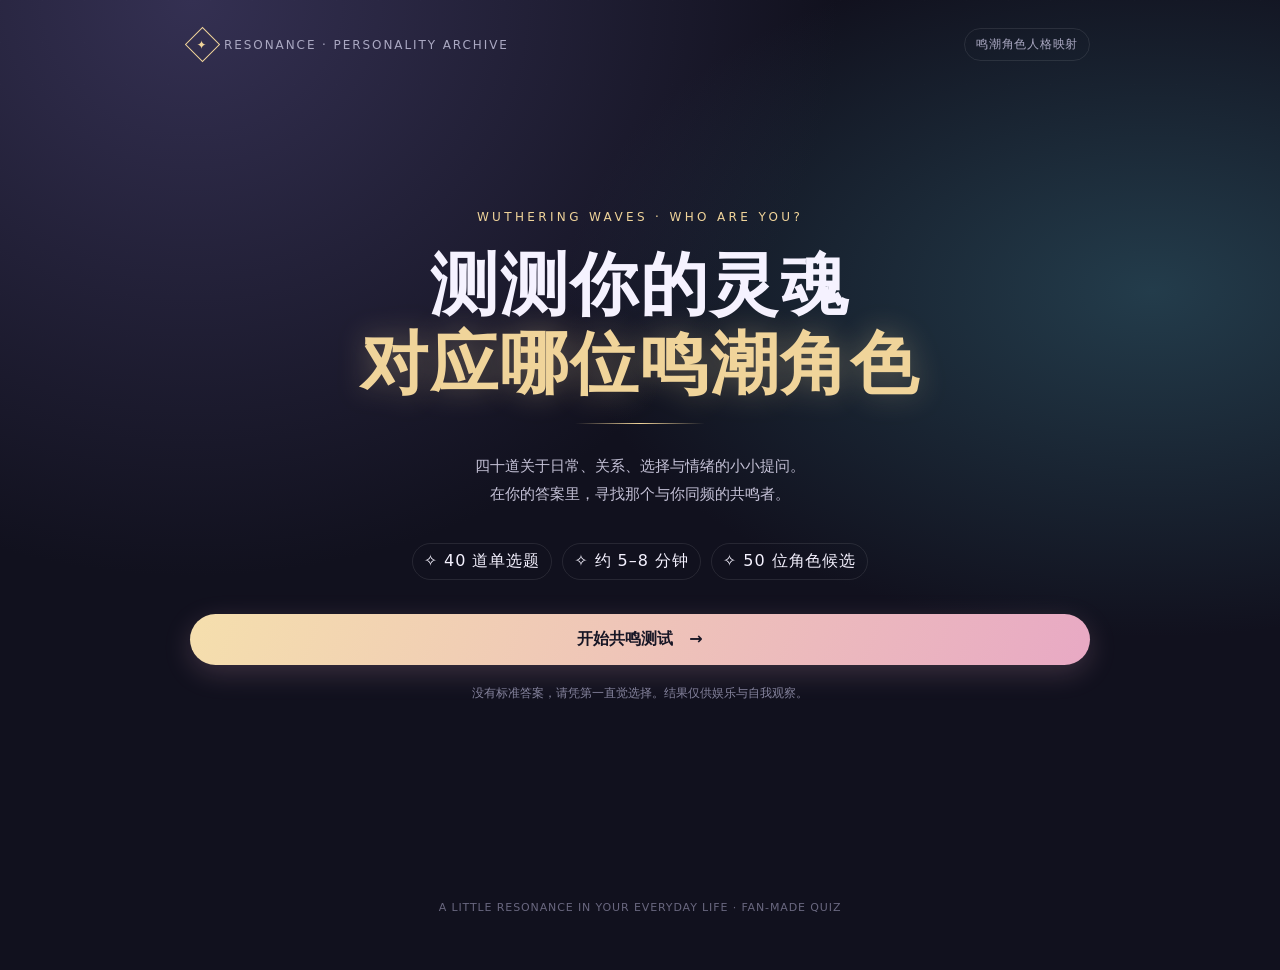
==== index.html @ 54ec9808 "Rename 鸣潮角色人格测试.html to index.html" ====
<!DOCTYPE html>
<html lang="zh-CN">
<head>
<meta charset="UTF-8">
<meta name="viewport" content="width=device-width, initial-scale=1.0">
<meta name="theme-color" content="#17162a">
<title>测测你的灵魂对应哪位鸣潮角色</title>
<style>
:root{--bg:#11111e;--panel:#1b1b2e;--panel2:#24243a;--ink:#f5f2ff;--muted:#aaa8c2;--gold:#f0d49a;--pink:#ef9fbd;--cyan:#9dd9e6;--line:#ffffff18;--shadow:0 24px 80px #0007}
*{box-sizing:border-box}html{scroll-behavior:smooth}body{margin:0;min-height:100vh;color:var(--ink);font-family:Inter,"PingFang SC","Microsoft YaHei",system-ui,sans-serif;background:radial-gradient(ellipse at 15% 0%,#343052 0,transparent 42%),radial-gradient(ellipse at 90% 30%,#233c4b 0,transparent 36%),var(--bg);overflow-x:hidden}
body:before{content:"";position:fixed;inset:0;pointer-events:none;opacity:.22;background-image:linear-gradient(#ffffff08 1px,transparent 1px),linear-gradient(90deg,#ffffff08 1px,transparent 1px);background-size:42px 42px;mask-image:linear-gradient(to bottom,black,transparent 85%)}
button{font:inherit;cursor:pointer}button:focus-visible{outline:3px solid var(--cyan);outline-offset:3px}.shell{width:min(900px,calc(100% - 32px));margin:0 auto;padding:28px 0 56px;position:relative}.topbar{display:flex;justify-content:space-between;align-items:center;color:var(--muted);font-size:12px;letter-spacing:.16em;text-transform:uppercase}.brand{display:flex;gap:9px;align-items:center}.brand-mark{width:25px;height:25px;border:1px solid var(--gold);transform:rotate(45deg);display:grid;place-items:center;color:var(--gold);font-size:12px}.brand-mark span{transform:rotate(-45deg)}.pill{border:1px solid var(--line);padding:7px 11px;border-radius:99px;letter-spacing:.06em}
.view{display:none;animation:rise .55s cubic-bezier(.2,.8,.2,1) both}.view.active{display:block}@keyframes rise{from{opacity:0;transform:translateY(16px)}to{opacity:1;transform:translateY(0)}}
.hero{min-height:calc(100vh - 110px);display:grid;align-content:center;text-align:center;padding:50px 0}.eyebrow{color:var(--gold);font-size:12px;letter-spacing:.28em;margin-bottom:22px}.hero h1{font-size:clamp(34px,7vw,68px);line-height:1.15;letter-spacing:.03em;margin:0 auto 20px;max-width:780px}.hero h1 em{font-style:normal;color:var(--gold);text-shadow:0 0 30px #f0d49a55}.subtitle{color:#c4c1d6;line-height:1.9;max-width:590px;margin:0 auto 34px;font-size:15px}.ornament{width:130px;height:1px;background:linear-gradient(90deg,transparent,var(--gold),transparent);margin:0 auto 28px}.hero-meta{display:flex;justify-content:center;gap:10px;flex-wrap:wrap;margin-bottom:34px}.primary{border:0;border-radius:999px;padding:15px 32px;color:#171625;background:linear-gradient(110deg,#f5dfad,#e8a9c4);font-weight:750;box-shadow:0 8px 28px #e8a9c433;transition:.2s}.primary:hover{transform:translateY(-2px);box-shadow:0 12px 34px #e8a9c455}.ghost{border:1px solid #ffffff35;background:#ffffff08;color:var(--ink);border-radius:999px;padding:12px 20px}.note{color:#85839d;font-size:12px;margin-top:20px}
.quiz-wrap{max-width:720px;margin:55px auto 0}.quiz-head{display:flex;justify-content:space-between;align-items:center;margin-bottom:14px;color:var(--muted);font-size:13px}.progress{height:5px;border-radius:9px;background:#ffffff18;overflow:hidden}.progress>span{display:block;height:100%;width:0;background:linear-gradient(90deg,var(--cyan),var(--gold),var(--pink));transition:width .35s ease}.question-card{margin-top:28px;padding:clamp(22px,5vw,42px);border:1px solid var(--line);border-radius:24px;background:linear-gradient(145deg,#24243bdc,#171727ed);box-shadow:var(--shadow)}.q-kicker{color:var(--gold);font-size:11px;letter-spacing:.2em}.question-card h2{font-size:clamp(22px,4vw,30px);line-height:1.5;margin:14px 0 27px}.options{display:grid;gap:12px}.option{width:100%;text-align:left;color:var(--ink);background:#ffffff08;border:1px solid #ffffff1b;border-radius:15px;padding:17px 18px;display:flex;gap:14px;align-items:center;line-height:1.55;transition:.18s}.option:hover{background:#ffffff12;border-color:#f0d49a88;transform:translateX(3px)}.option.selected{background:#f0d49a16;border-color:var(--gold)}.opt-letter{flex:none;width:27px;height:27px;border-radius:50%;display:grid;place-items:center;border:1px solid #ffffff35;color:var(--gold);font-size:12px}.quiz-actions{display:flex;justify-content:space-between;align-items:center;margin-top:24px}.text-btn{border:0;background:none;color:var(--muted);padding:10px}.text-btn:disabled{opacity:.25;cursor:default}.hint{font-size:12px;color:#8e8ba6}
.result-wrap{max-width:780px;margin:44px auto 0}.result-top{text-align:center}.result-top .eyebrow{margin-bottom:12px}.result-top h2{font-size:clamp(27px,5vw,42px);margin:0 0 10px}.result-top p{color:var(--muted);font-size:13px}.result-card{margin-top:26px;border:1px solid #f0d49a55;border-radius:26px;overflow:hidden;background:linear-gradient(145deg,#292842,#171727 72%);box-shadow:var(--shadow);position:relative}.result-card:before{content:"";position:absolute;inset:0;pointer-events:none;background:radial-gradient(circle at 90% 8%,#e8c58b25,transparent 35%)}.result-banner{padding:30px 30px 24px;position:relative;border-bottom:1px solid var(--line)}.result-index{font-size:11px;letter-spacing:.22em;color:var(--gold)}.character-name{font-size:clamp(38px,8vw,62px);font-weight:800;letter-spacing:.04em;margin:9px 0 4px}.character-sub{color:#c4c0d7;font-size:14px}.quote{font-size:clamp(17px,3vw,22px);line-height:1.6;color:var(--gold);margin:22px 0 0;max-width:620px}.result-body{padding:26px 30px 30px;position:relative}.section-label{color:var(--gold);font-size:11px;letter-spacing:.2em;margin:0 0 11px}.traits{display:flex;flex-wrap:wrap;gap:8px;margin-bottom:25px}.trait{padding:7px 11px;border-radius:99px;background:#ffffff0c;border:1px solid #ffffff1c;color:#e5e1f1;font-size:12px}.copy-block{color:#d1cee0;line-height:1.85;font-size:14px;margin:0 0 23px}.two-col{display:grid;grid-template-columns:1fr 1fr;gap:14px}.mini-panel{background:#ffffff08;border:1px solid var(--line);border-radius:16px;padding:17px}.mini-panel p{font-size:13px;color:#c9c6d8;line-height:1.75;margin:0}.mini-panel .section-label{margin-bottom:8px}.scoreline{margin-top:24px;display:flex;align-items:center;justify-content:space-between;color:var(--muted);font-size:12px}.scoreline strong{color:var(--gold);font-size:20px}.result-actions{display:flex;justify-content:center;gap:10px;flex-wrap:wrap;margin:24px 0}.disclaimer{text-align:center;color:#77758e;font-size:11px;line-height:1.7;margin-top:20px}.footer{text-align:center;color:#69677f;font-size:11px;margin-top:50px;letter-spacing:.08em}
@media(max-width:560px){.shell{width:min(100% - 22px,900px);padding-top:18px}.topbar{font-size:10px}.hero{min-height:calc(100svh - 80px);padding:40px 0}.subtitle{font-size:14px}.quiz-wrap,.result-wrap{margin-top:34px}.question-card{border-radius:19px}.option{padding:15px 13px}.result-banner{padding:25px 21px 20px}.result-body{padding:22px 20px 25px}.two-col{grid-template-columns:1fr}.result-actions button{flex:1;min-width:130px}.pill{padding:6px 8px}}
@media(prefers-reduced-motion:reduce){*,*:before,*:after{animation-duration:.01ms!important;transition-duration:.01ms!important;scroll-behavior:auto!important}}
</style>
</head>
<body>
<div class="shell">
  <header class="topbar"><div class="brand"><div class="brand-mark"><span>✦</span></div><span>RESONANCE · PERSONALITY ARCHIVE</span></div><span class="pill">鸣潮角色人格映射</span></header>
  <main>
    <section class="view active" id="home">
      <div class="hero">
        <div class="eyebrow">WUTHERING WAVES · WHO ARE YOU?</div>
        <h1>测测你的灵魂<br><em>对应哪位鸣潮角色</em></h1>
        <div class="ornament"></div>
        <p class="subtitle">四十道关于日常、关系、选择与情绪的小小提问。<br>在你的答案里，寻找那个与你同频的共鸣者。</p>
        <div class="hero-meta"><span class="pill">✧ 40 道单选题</span><span class="pill">✧ 约 5–8 分钟</span><span class="pill">✧ 50 位角色候选</span></div>
        <button class="primary" id="startBtn">开始共鸣测试　→</button>
        <div class="note">没有标准答案，请凭第一直觉选择。结果仅供娱乐与自我观察。</div>
      </div>
    </section>
    <section class="view" id="quiz">
      <div class="quiz-wrap">
        <div class="quiz-head"><span id="qCounter">QUESTION 01 / 40</span><span id="qPercent">2.5%</span></div>
        <div class="progress"><span id="progressFill"></span></div>
        <article class="question-card">
          <div class="q-kicker" id="qCategory">DAILY RHYTHM</div>
          <h2 id="qText"></h2>
          <div class="options" id="options"></div>
          <div class="quiz-actions"><button class="text-btn" id="prevBtn">← 上一题</button><span class="hint" id="answerHint">选择一个最接近你的选项</span><button class="primary" id="nextBtn" disabled>下一题 →</button></div>
        </article>
      </div>
    </section>
    <section class="view" id="result">
      <div class="result-wrap">
        <div class="result-top"><div class="eyebrow">RESONANCE ESTABLISHED</div><h2>你的灵魂共鸣对象</h2><p>根据你的 40 次选择，生成本次人格映射结果</p></div>
        <article class="result-card" id="resultCard">
          <div class="result-banner"><div class="result-index">RESONATOR PROFILE · <span id="resultNo">NO. 01</span></div><div class="character-name" id="characterName"></div><div class="character-sub" id="characterSub"></div><p class="quote" id="characterQuote"></p></div>
          <div class="result-body">
            <div class="section-label">PERSONALITY SIGNATURE / 性格关键词</div><div class="traits" id="traits"></div>
            <div class="section-label">WHY YOU RESONATE / 匹配理由</div><p class="copy-block" id="matchReason"></p>
            <div class="two-col"><div class="mini-panel"><div class="section-label">HIDDEN STRENGTH / 隐藏优势</div><p id="strength"></p></div><div class="mini-panel"><div class="section-label">SECRET EASTER EGG / 趣味彩蛋</div><p id="easterEgg"></p></div></div>
            <div class="scoreline"><span>本次人格相似度（娱乐向）</span><strong id="scoreValue">88%</strong></div>
          </div>
        </article>
        <div class="result-actions"><button class="primary" id="voiceBtn">♫ 播放专属语音</button><button class="ghost" id="shareBtn">分享 / 保存结果</button><button class="ghost" id="retryBtn">重新测试 ↻</button></div>
        <p class="disclaimer">本测试为粉丝向趣味创作，角色匹配由本地算法生成，不代表官方设定或心理测评结论。<br>角色语音使用浏览器内置语音合成，不含游戏原声。</p>
      </div>
    </section>
  </main>
  <footer class="footer">A LITTLE RESONANCE IN YOUR EVERYDAY LIFE · FAN-MADE QUIZ</footer>
</div>
<script>
"use strict";
const DIMENSIONS=["温柔共情","理性秩序","自由探索","行动担当","敏锐感知","浪漫表达"];
const questions=[
["日常节奏","难得拥有一个完全属于自己的休息日，你最想？",["窝在熟悉的空间里充电，顺手照顾一下身边的人","列个清单，把拖延的事情一件件清掉","说走就走，去没去过的地方转转","约上朋友做点有挑战、能留下回忆的事"]],
["日常节奏","面对一项完全陌生的任务，你通常会？",["先确认大家的感受和需求，再慢慢开始","拆解目标、查资料，建立清晰步骤","边试边学，先做起来再说","主动接过最难的部分，在实践中找到答案"]],
["日常节奏","你更喜欢哪一种天气？",["细雨天，适合安静地陪伴与思考","晴朗但不炎热，适合安排计划","风很大的天气，感觉世界正在流动","雷雨前的空气，有种蓄势待发的力量"]],
["日常节奏","出门旅行时，你更像哪种人？",["负责照顾同行者，记得大家的喜好","提前做好路线、交通和备选方案","只定大方向，剩下交给偶遇","带头探索小路，遇到问题也不慌"]],
["日常节奏","手机里最常出现的内容是？",["朋友消息、治愈内容和可爱小动物","备忘录、知识收藏和效率工具","冷门作品、奇怪话题和新鲜资讯","运动、攻略或值得挑战的目标"]],
["处事方式","团队意见不一致时，你会？",["先听每个人说完，找一个都能接受的办法","回到事实和目标，比较方案利弊","提出一个不一样的思路，打破僵局","明确立场，推动大家尽快作出决定"]],
["处事方式","发现自己犯了一个明显错误，你会？",["在意是否影响别人，先道歉并补救","复盘原因，想办法避免再次发生","承认就好，不让一次失误困住自己","马上承担后果，优先解决眼前问题"]],
["处事方式","别人把重要秘密告诉你，你会？",["认真保管，也会留意对方之后的状态","判断信息边界，不随意传播或评价","尊重对方选择，不主动追问细节","必要时会为对方出头，守住承诺"]],
["处事方式","遇到规则明显不合理的情况，你倾向于？",["先考虑会不会伤害到无辜的人","寻找规则依据，尝试提出合理修正","绕开不必要的限制，寻找新路径","站出来反对，即使会有压力"]],
["处事方式","你做决定最依赖什么？",["直觉和对人的感受","证据、逻辑与长期影响","好奇心，以及是否值得体验","责任感和当下最需要的行动"]],
["社交模式","在人多的聚会里，你通常？",["照顾落单的人，和熟悉的人聊得很深","观察氛围，适时参与有内容的对话","在不同小圈子之间自由切换","主动打开话题，让场子热起来"]],
["社交模式","朋友情绪低落来找你，你更可能？",["先陪着对方，不急着给建议","帮他梳理问题，列出可行的解决办法","带他换个环境，做点别的事情","直接问需要什么帮助，然后行动"]],
["社交模式","你最欣赏朋友身上的哪一点？",["善良、真诚，能让人安心","可靠、有原则，言行一致","有趣、独立，能带来新视角","勇敢、有担当，关键时刻靠得住"]],
["社交模式","对于不熟悉的人，你的边界感是？",["友善但慢热，需要时间建立信任","礼貌清晰，先观察再决定亲疏","开放好奇，愿意认识不同的人","直接坦率，不喜欢猜来猜去"]],
["社交模式","你更享受哪种关系？",["细水长流，彼此懂得照顾","稳定清晰，尊重彼此的空间","灵魂碰撞，能一起探索世界","并肩作战，遇事可以互相托付"]],
["情绪反应","压力很大时，你通常会？",["找个安静的地方整理情绪，或向信任的人倾诉","分析压力来源，按轻重缓急处理","暂时抽离，做点新鲜的事转换心情","先把眼前问题扛下来，之后再休息"]],
["情绪反应","被人误解时，你最可能？",["难过，但会尝试解释自己的真实想法","拿事实澄清，不愿陷入情绪拉扯","不执着于所有人都理解自己","当面说清楚，不让误会继续扩大"]],
["情绪反应","你如何面对遗憾？",["记住其中的人和情感，慢慢与它和解","总结经验，接受有些结果无法改变","把遗憾变成新的起点","承认痛苦，然后带着它继续前进"]],
["情绪反应","突然收到一条冷淡的回复，你会？",["想是不是自己哪里让对方不舒服","结合上下文判断，不轻易下结论","先忙自己的事，不反复琢磨","直接问清楚，避免猜测消耗"]],
["情绪反应","你最难接受哪种状态？",["重要的人被忽视、受委屈","混乱失控，努力没有明确方向","生活一成不变，没有新鲜感","明明能做些什么，却选择袖手旁观"]],
["兴趣偏好","如果能掌握一种能力，你会选？",["治愈与守护，让人重新获得力量","洞察规律，快速理解复杂事物","穿越未知，探索世界的边界","在危急时刻拥有改变局势的力量"]],
["兴趣偏好","哪种故事最容易打动你？",["彼此救赎、温柔陪伴的故事","精巧布局、伏笔回收的故事","奇妙世界、自由冒险的故事","背负使命、逆境成长的故事"]],
["兴趣偏好","你更喜欢哪种创作方式？",["记录生活细节，表达细腻感受","研究结构与技巧，反复打磨","即兴发挥，尝试意料之外的形式","带着明确主题完成一件作品"]],
["兴趣偏好","如果加入一个社团，你会选？",["公益、动物保护或心理互助","编程、棋类或学术研究","旅行、摄影或独立音乐","户外、竞技或志愿行动队"]],
["兴趣偏好","你最想拥有怎样的私人空间？",["温暖舒适，能让朋友放松下来","整洁有序，所有物品各归其位","摆满收藏和灵感，随时可以折腾","简单实用，随时能出发或训练"]],
["游戏映照","在《鸣潮》的旅途中，你更愿意扮演？",["连接伙伴、理解每个人故事的同行者","研究声骸与机制，寻找最优解的人","追随线索、享受未知风景的旅人","站在前线保护同伴、承担责任的人"]],
["游戏映照","面对一片陌生的无音区，你会？",["先确认附近有没有需要帮助的人","观察地形与敌人规律，制定策略","四处探索，看看有没有隐藏收集物","检查装备，确认队友状态后推进"]],
["游戏映照","你最在意角色故事里的哪一部分？",["角色与他人的羁绊和温柔瞬间","人物选择背后的逻辑与伏笔","独特设定、审美和未知背景","信念、成长以及关键时刻的抉择"]],
["游戏映照","如果声骸能反映你的内心，它更像？",["安静陪伴、能安抚情绪的小伙伴","有规律、能精准执行指令的伙伴","外形奇特、能力出乎意料的伙伴","忠诚强大、可以并肩战斗的伙伴"]],
["游戏映照","抽到心仪角色时，你最开心的是？",["终于能把喜欢的角色带在身边","队伍构筑有了新的可能","角色设计和动作真的很有魅力","想立刻投入资源，让TA变强"]],
["自我认知","别人最常用哪个词形容你？",["温和、体贴、好相处","冷静、靠谱、有条理","特别、有想法、不按常理出牌","坚定、直接、行动力强"]],
["自我认知","你认为自己最大的课题是？",["不要总把别人的感受放在自己前面","允许计划之外的事情发生","在自由与长期坚持之间找到平衡","学会求助，不必什么都自己扛"]],
["自我认知","当你独处很久之后，你会？",["想念重要的人，找人分享近况","享受安静，重新整理思绪","感觉恢复能量，准备去探索新事物","想找点有意义的事情投入其中"]],
["自我认知","你对未来的期待更接近？",["身边的人平安，拥有值得珍惜的关系","建立稳定、有掌控感的生活","不断遇见新事物，保留选择的自由","做成一件真正重要、能留下影响的事"]],
["自我认知","你会如何描述自己的敏感？",["很容易察觉别人的情绪变化","对细节和逻辑漏洞特别敏锐","对氛围、审美和新鲜感很敏锐","对风险与责任变化保持警觉"]],
["关系与选择","如果必须暂时离开熟悉的生活，你会？",["认真告别，带着牵挂出发","安排好后续，再按计划启程","期待新的环境和可能性","做好准备，既然决定就不回头"]],
["关系与选择","你更希望别人怎样记住你？",["曾经给过他们温暖和支持","值得信赖，做事有始有终","活得鲜明，带来过有趣的东西","在重要时刻没有退缩"]],
["关系与选择","面对一个看起来很难实现的愿望，你会？",["希望有人同行，彼此鼓励","评估资源，制定阶段目标","先试试看，路会在过程中出现","认定之后就全力以赴"]],
["关系与选择","如果能给过去的自己一句话，你会说？",["你已经做得很好了，不必总责怪自己","慢一点没关系，先把基础打牢","别害怕改变，世界比想象中大","勇敢一点，你比自己以为的更坚强"]],
["最终共鸣","读完这四十题，你最希望这次结果告诉你？",["你值得被爱，也有能力温柔地爱人","你的认真与清醒并不是冷漠","你的独特值得被看见，不必迎合所有人","你可以成为自己的依靠，也能成为别人的光"]]
];
// 每个选项对应六维度：共情、理性、探索、担当、感知、浪漫
const vectors=[
[[3,0,0,0,2,1],[0,3,0,1,1,0],[0,0,3,0,1,2],[0,0,1,3,0,1]],
[[2,1,0,0,2,0],[0,3,0,1,1,0],[0,0,3,1,1,1],[0,1,0,3,0,0]],
[[2,0,0,0,2,2],[0,2,1,0,1,0],[0,0,3,0,1,1],[0,0,1,3,1,0]],
[[2,0,0,1,1,1],[0,3,0,1,0,0],[0,0,3,0,2,1],[0,0,1,3,0,0]]
];
const archetypes=[
{name:"温柔守望",tags:["共情力强","细腻体贴","情感稳定"],desc:"你习惯先看见别人，再看见自己。你并不软弱，只是愿意给世界多一点耐心；你擅长让关系变得柔软，也常常成为他人愿意靠近的港湾。",strength:"你拥有很强的情绪识别与关系修复能力。即使不擅长高调表达，也能用持续而具体的行动让人安心。",egg:"你的背包里大概永远有多出来的一份补给。别人说只是顺路，你却真的会记得对方上次提过的小事。",quote:"「温柔不是退让，而是看清之后，仍愿意伸出手。」"},
{name:"理性观测",tags:["逻辑清晰","沉着可靠","善于规划"],desc:"你倾向于先理解局面，再决定如何行动。你不容易被短暂的情绪带偏，擅长从复杂信息中找到关键线索；比起漂亮口号，你更相信扎实的结果。",strength:"你擅长拆解复杂问题、建立秩序，并在混乱中保留判断力。你能把模糊的焦虑转化为下一步行动。",egg:"你可能会在探索地图前先研究路线，也会因为一个机制终于弄懂而获得远超抽卡的快乐。",quote:"「答案不会自己出现，但每一条线索都算数。」"},
{name:"自由旅者",tags:["好奇心旺盛","适应力强","独立鲜明"],desc:"你需要空间，也需要新鲜感。你愿意接触陌生的人和事，不太喜欢被单一身份定义；遇到变化时，你往往能比自己想象得更快找到新的方向。",strength:"你对变化的适应能力和跨界联想很突出。你能从看似无关的经历里发现连接，给团队带来新的可能。",egg:"你的收藏夹里可能有一堆“以后一定要试”的东西。地图上的问号对你而言不是任务，是邀请。",quote:"「路不必一开始就清楚，出发本身就是答案。」"},
{name:"坚定行动",tags:["责任感强","执行果断","关键时刻可靠"],desc:"你看重承诺，也愿意在需要时站出来。你不一定喜欢成为焦点，但当事情真正发生，你会本能地寻找自己能承担的那一部分。",strength:"你有把意愿转化为行动的能力。危机来临时，你往往能暂时放下犹豫，先让重要的事情得到处理。",egg:"队伍里出现“谁来做”时，你可能已经默默开始了。记得偶尔也把任务交给别人，你不需要永远当最后一道防线。",quote:"「所谓勇气，是明知不轻松，仍然选择向前。」"},
{name:"敏锐共振",tags:["观察入微","直觉敏锐","审美独到"],desc:"你对环境、语气和细节有着天然的感受力。很多人忽略的微妙变化，你往往能先一步察觉；你也需要独处，让过载的信息慢慢沉淀。",strength:"你善于捕捉细节、氛围与潜在变化，在创作、沟通和判断风险时拥有独特优势。",egg:"你可能记得某个场景的光线、某句话的语气，却忘了自己刚刚要打开哪个软件。",quote:"「世界有许多声音，而你听见了未被说出的那一种。」"},
{name:"浪漫表达",tags:["情感丰沛","表达欲强","富有想象"],desc:"你很在意体验的质地，容易被故事、音乐、画面和人与人之间的瞬间打动。你希望生活不只是完成事项，也要留下值得回味的片段。",strength:"你能为平凡经验赋予意义，并通过表达感染他人。你的想象力常常是解决问题的另一条入口。",egg:"你可能会为了一个角色、一首歌或一段剧情反复回味。对你来说，喜欢不是简单的“好看”，而是一种持续的共鸣。",quote:"「让心动留下痕迹，让寻常日子也有回声。」"}
];
// 名单顺序按用户指定；每位角色被分配一个人格原型与稳定权重向量
const characterNames=["漂泊者","今汐","维里奈","菲比","赞妮","守岸人","清宵","椿","丹瑾","坎特蕾拉","洛可可","弗洛洛","千咲","锁暝","忌炎","鉴心","秧秧","秧秧·玄翎","秋水","卡提希娅","夏空","仇远","西格莉卡","吟霖","卡卡罗","相里要","渊武","奥古斯塔","卜灵","莉莉","凌阳","折枝","珂莱塔","散华","白芷","釉瑚","绯雪","洛瑟菈","穗穗","长离","安可","布兰特","炽霞","莫特斐","露帕","嘉贝莉娜","莫宁","爱弥斯","达妮娅","景燃","心"];
const archetypeIndex=[2,1,0,5,3,4,1,5,3,4,5,5,0,4,3,0,0,3,2,3,2,1,2,4,3,1,3,3,0,0,3,5,4,1,0,5,3,4,0,1,5,2,3,1,3,3,0,5,2,3,4];
// handcrafted affinity nudges keep candidates distinct while retaining the same six-axis score model
const nudge=[
[0,0,1,0,1,0],[0,1,0,1,0,0],[2,0,0,0,1,0],[0,0,1,0,0,2],[0,1,0,2,0,0],
[1,0,0,0,2,1],[0,2,0,0,1,0],[0,0,0,1,0,2],[1,0,0,2,0,0],[0,0,0,0,2,1]
];
const profiles=characterNames.map((name,i)=>{const a=archetypeIndex[i%archetypeIndex.length];const base=[[4,1,1,1,3,2],[1,4,1,2,2,1],[1,1,4,1,2,3],[1,2,1,4,1,1],[2,1,2,1,4,3],[2,1,2,1,2,4]][a];const n=nudge[i%nudge.length];return {name,a,vec:base.map((v,j)=>v+n[j]),index:i};});
const state={answers:Array(questions.length).fill(null),current:0,result:null};
const $=id=>document.getElementById(id);
function show(id){document.querySelectorAll(".view").forEach(v=>v.classList.toggle("active",v.id===id));window.scrollTo({top:0,behavior:"smooth"});}
function renderQuestion(){const i=state.current,[cat,q,opts]=questions[i];$("qCounter").textContent=`QUESTION ${String(i+1).padStart(2,"0")} / 40`;$("qPercent").textContent=`${Math.round((i+1)/40*100)}%`;$("progressFill").style.width=`${(i+1)/40*100}%`;$("qCategory").textContent=cat.toUpperCase();$("qText").textContent=q;$("options").innerHTML="";opts.forEach((o,j)=>{const b=document.createElement("button");b.className="option"+(state.answers[i]===j?" selected":"");b.innerHTML=`<span class="opt-letter">${"ABCD"[j]}</span><span></span>`;b.querySelector("span:last-child").textContent=o;b.addEventListener("click",()=>{state.answers[i]=j;renderQuestion();});$("options").appendChild(b);});$("prevBtn").disabled=i===0;$("nextBtn").disabled=state.answers[i]===null;$("nextBtn").textContent=i===39?"查看我的结果 ✦":"下一题 →";$("answerHint").textContent=state.answers[i]===null?"选择一个最接近你的选项":"已记录，可以继续";}
function vectorForAnswer(qi,oi){const pattern=vectors[qi%vectors.length];return pattern[oi];}
function calculate(){const score=[0,0,0,0,0,0];state.answers.forEach((oi,qi)=>vectorForAnswer(qi,oi).forEach((v,d)=>score[d]+=v));const ranked=profiles.map(p=>{const dot=p.vec.reduce((s,v,d)=>s+v*score[d],0);const pn=Math.sqrt(p.vec.reduce((s,v)=>s+v*v,0));const sn=Math.sqrt(score.reduce((s,v)=>s+v*v,0));return {...p,sim:dot/(pn*sn||1)};}).sort((a,b)=>b.sim-a.sim);return {score,best:ranked[0],runner:ranked[1]};}
function renderResult(){const {score,best,runner}=calculate(),arc=archetypes[best.a];state.result={best,arc,score};$("resultNo").textContent=`NO. ${String(best.index+1).padStart(2,"0")}`;$("characterName").textContent=best.name;$("characterSub").textContent=`${arc.name}型共鸣者 · ${DIMENSIONS[best.a]}`;$("characterQuote").textContent=arc.quote;$("traits").innerHTML="";arc.tags.forEach(t=>{const s=document.createElement("span");s.className="trait";s.textContent=t;$("traits").appendChild(s);});$("matchReason").textContent=`你的整体选择呈现出「${arc.tags.join("、")}」的倾向。你在日常节奏、关系处理和面对变化时的反应，与${best.name}所对应的${arc.name}人格原型较为接近。${arc.desc}这并不是说你和角色完全相同，而是你们可能在某些价值取向与行为习惯上产生共鸣。`;$("strength").textContent=arc.strength;$("easterEgg").textContent=arc.egg;const pct=Math.round(78+best.sim*18);$("scoreValue").textContent=`${Math.min(96,Math.max(78,pct))}%`;show("result");}
$("startBtn").addEventListener("click",()=>{state.current=0;show("quiz");renderQuestion();});
$("prevBtn").addEventListener("click",()=>{if(state.current>0){state.current--;renderQuestion();}});
$("nextBtn").addEventListener("click",()=>{if(state.answers[state.current]===null)return;if(state.current<39){state.current++;renderQuestion();}else renderResult();});
$("retryBtn").addEventListener("click",()=>{state.answers.fill(null);state.current=0;state.result=null;show("home");});
$("voiceBtn").addEventListener("click",()=>{if(!state.result)return;const {best,arc}=state.result;if(!("speechSynthesis" in window)){alert("当前浏览器不支持语音合成，请尝试使用新版 Chrome、Edge 或 Safari。");return;}speechSynthesis.cancel();const utter=new SpeechSynthesisUtterance(`${best.name}。${arc.quote}。${arc.desc}`);utter.lang="zh-CN";utter.rate=.92;utter.pitch=1.02;speechSynthesis.speak(utter);});
$("shareBtn").addEventListener("click",async()=>{const {best,arc}=state.result;const text=`我的鸣潮灵魂共鸣角色是「${best.name}」！\\n${arc.quote}\\n来测测你的灵魂对应哪位鸣潮角色。`;if(navigator.share){try{await navigator.share({title:"鸣潮角色人格测试",text});return;}catch(e){}}try{await navigator.clipboard.writeText(text);$("shareBtn").textContent="已复制分享文案 ✓";setTimeout(()=>$("shareBtn").textContent="分享 / 保存结果",1800);}catch(e){alert(text);}});
</script>
</body>
</html>
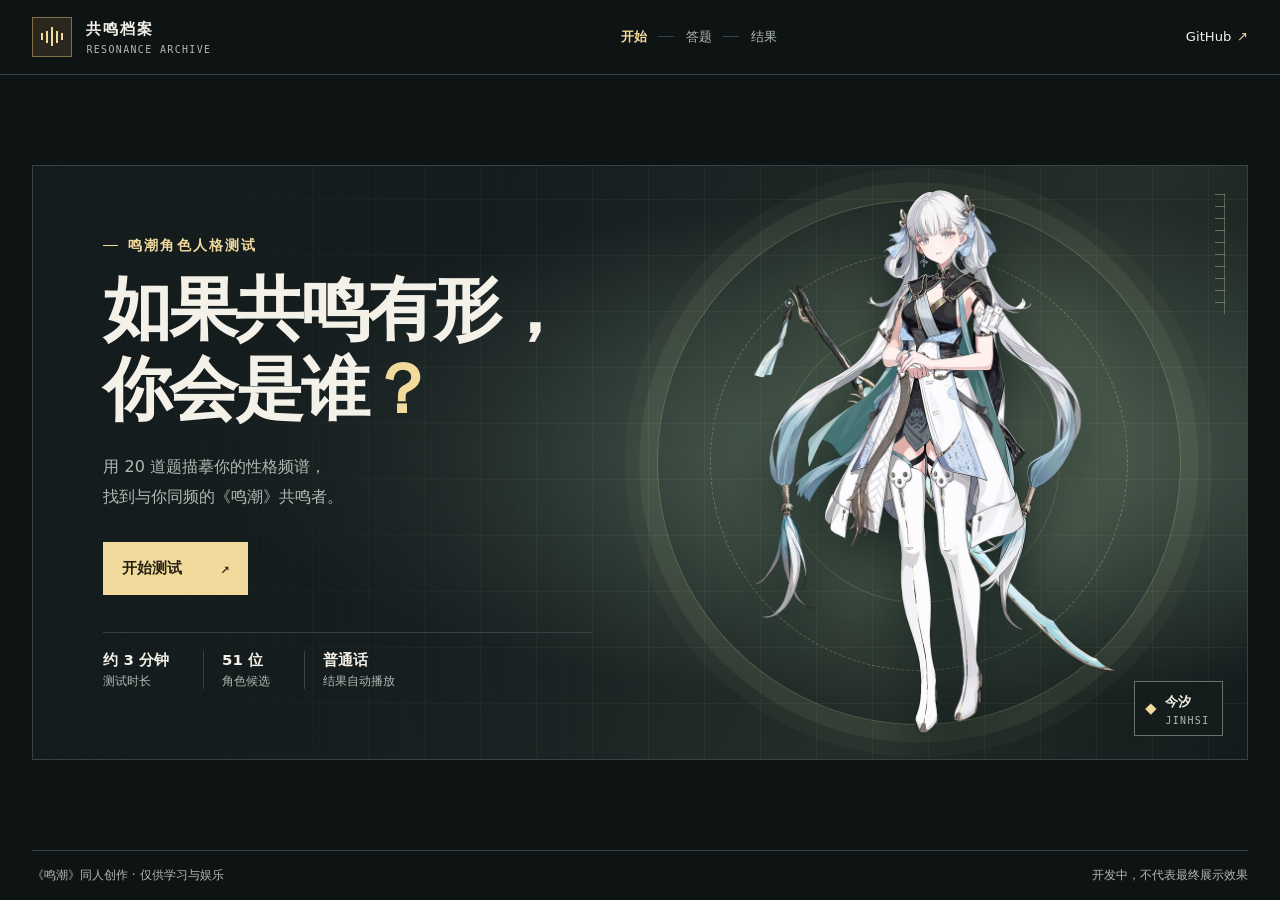
==== commit 7f085fef: "feat(quiz): 重构共鸣测试并接入角色原声与立绘 用 20 道 Mini-IPIP 中文改写题计算五维倾向，保留 51 位角色候选并为每位配置本地媒体。提交答卷时播放角色语音，并提供暂停与重播" ====
--- a/index.html
+++ b/index.html
@@ -1,151 +1,124 @@
-<!DOCTYPE html>
+<!doctype html>
 <html lang="zh-CN">
 <head>
-<meta charset="UTF-8">
-<meta name="viewport" content="width=device-width, initial-scale=1.0">
-<meta name="theme-color" content="#17162a">
-<title>测测你的灵魂对应哪位鸣潮角色</title>
-<style>
-:root{--bg:#11111e;--panel:#1b1b2e;--panel2:#24243a;--ink:#f5f2ff;--muted:#aaa8c2;--gold:#f0d49a;--pink:#ef9fbd;--cyan:#9dd9e6;--line:#ffffff18;--shadow:0 24px 80px #0007}
-*{box-sizing:border-box}html{scroll-behavior:smooth}body{margin:0;min-height:100vh;color:var(--ink);font-family:Inter,"PingFang SC","Microsoft YaHei",system-ui,sans-serif;background:radial-gradient(ellipse at 15% 0%,#343052 0,transparent 42%),radial-gradient(ellipse at 90% 30%,#233c4b 0,transparent 36%),var(--bg);overflow-x:hidden}
-body:before{content:"";position:fixed;inset:0;pointer-events:none;opacity:.22;background-image:linear-gradient(#ffffff08 1px,transparent 1px),linear-gradient(90deg,#ffffff08 1px,transparent 1px);background-size:42px 42px;mask-image:linear-gradient(to bottom,black,transparent 85%)}
-button{font:inherit;cursor:pointer}button:focus-visible{outline:3px solid var(--cyan);outline-offset:3px}.shell{width:min(900px,calc(100% - 32px));margin:0 auto;padding:28px 0 56px;position:relative}.topbar{display:flex;justify-content:space-between;align-items:center;color:var(--muted);font-size:12px;letter-spacing:.16em;text-transform:uppercase}.brand{display:flex;gap:9px;align-items:center}.brand-mark{width:25px;height:25px;border:1px solid var(--gold);transform:rotate(45deg);display:grid;place-items:center;color:var(--gold);font-size:12px}.brand-mark span{transform:rotate(-45deg)}.pill{border:1px solid var(--line);padding:7px 11px;border-radius:99px;letter-spacing:.06em}
-.view{display:none;animation:rise .55s cubic-bezier(.2,.8,.2,1) both}.view.active{display:block}@keyframes rise{from{opacity:0;transform:translateY(16px)}to{opacity:1;transform:translateY(0)}}
-.hero{min-height:calc(100vh - 110px);display:grid;align-content:center;text-align:center;padding:50px 0}.eyebrow{color:var(--gold);font-size:12px;letter-spacing:.28em;margin-bottom:22px}.hero h1{font-size:clamp(34px,7vw,68px);line-height:1.15;letter-spacing:.03em;margin:0 auto 20px;max-width:780px}.hero h1 em{font-style:normal;color:var(--gold);text-shadow:0 0 30px #f0d49a55}.subtitle{color:#c4c1d6;line-height:1.9;max-width:590px;margin:0 auto 34px;font-size:15px}.ornament{width:130px;height:1px;background:linear-gradient(90deg,transparent,var(--gold),transparent);margin:0 auto 28px}.hero-meta{display:flex;justify-content:center;gap:10px;flex-wrap:wrap;margin-bottom:34px}.primary{border:0;border-radius:999px;padding:15px 32px;color:#171625;background:linear-gradient(110deg,#f5dfad,#e8a9c4);font-weight:750;box-shadow:0 8px 28px #e8a9c433;transition:.2s}.primary:hover{transform:translateY(-2px);box-shadow:0 12px 34px #e8a9c455}.ghost{border:1px solid #ffffff35;background:#ffffff08;color:var(--ink);border-radius:999px;padding:12px 20px}.note{color:#85839d;font-size:12px;margin-top:20px}
-.quiz-wrap{max-width:720px;margin:55px auto 0}.quiz-head{display:flex;justify-content:space-between;align-items:center;margin-bottom:14px;color:var(--muted);font-size:13px}.progress{height:5px;border-radius:9px;background:#ffffff18;overflow:hidden}.progress>span{display:block;height:100%;width:0;background:linear-gradient(90deg,var(--cyan),var(--gold),var(--pink));transition:width .35s ease}.question-card{margin-top:28px;padding:clamp(22px,5vw,42px);border:1px solid var(--line);border-radius:24px;background:linear-gradient(145deg,#24243bdc,#171727ed);box-shadow:var(--shadow)}.q-kicker{color:var(--gold);font-size:11px;letter-spacing:.2em}.question-card h2{font-size:clamp(22px,4vw,30px);line-height:1.5;margin:14px 0 27px}.options{display:grid;gap:12px}.option{width:100%;text-align:left;color:var(--ink);background:#ffffff08;border:1px solid #ffffff1b;border-radius:15px;padding:17px 18px;display:flex;gap:14px;align-items:center;line-height:1.55;transition:.18s}.option:hover{background:#ffffff12;border-color:#f0d49a88;transform:translateX(3px)}.option.selected{background:#f0d49a16;border-color:var(--gold)}.opt-letter{flex:none;width:27px;height:27px;border-radius:50%;display:grid;place-items:center;border:1px solid #ffffff35;color:var(--gold);font-size:12px}.quiz-actions{display:flex;justify-content:space-between;align-items:center;margin-top:24px}.text-btn{border:0;background:none;color:var(--muted);padding:10px}.text-btn:disabled{opacity:.25;cursor:default}.hint{font-size:12px;color:#8e8ba6}
-.result-wrap{max-width:780px;margin:44px auto 0}.result-top{text-align:center}.result-top .eyebrow{margin-bottom:12px}.result-top h2{font-size:clamp(27px,5vw,42px);margin:0 0 10px}.result-top p{color:var(--muted);font-size:13px}.result-card{margin-top:26px;border:1px solid #f0d49a55;border-radius:26px;overflow:hidden;background:linear-gradient(145deg,#292842,#171727 72%);box-shadow:var(--shadow);position:relative}.result-card:before{content:"";position:absolute;inset:0;pointer-events:none;background:radial-gradient(circle at 90% 8%,#e8c58b25,transparent 35%)}.result-banner{padding:30px 30px 24px;position:relative;border-bottom:1px solid var(--line)}.result-index{font-size:11px;letter-spacing:.22em;color:var(--gold)}.character-name{font-size:clamp(38px,8vw,62px);font-weight:800;letter-spacing:.04em;margin:9px 0 4px}.character-sub{color:#c4c0d7;font-size:14px}.quote{font-size:clamp(17px,3vw,22px);line-height:1.6;color:var(--gold);margin:22px 0 0;max-width:620px}.result-body{padding:26px 30px 30px;position:relative}.section-label{color:var(--gold);font-size:11px;letter-spacing:.2em;margin:0 0 11px}.traits{display:flex;flex-wrap:wrap;gap:8px;margin-bottom:25px}.trait{padding:7px 11px;border-radius:99px;background:#ffffff0c;border:1px solid #ffffff1c;color:#e5e1f1;font-size:12px}.copy-block{color:#d1cee0;line-height:1.85;font-size:14px;margin:0 0 23px}.two-col{display:grid;grid-template-columns:1fr 1fr;gap:14px}.mini-panel{background:#ffffff08;border:1px solid var(--line);border-radius:16px;padding:17px}.mini-panel p{font-size:13px;color:#c9c6d8;line-height:1.75;margin:0}.mini-panel .section-label{margin-bottom:8px}.scoreline{margin-top:24px;display:flex;align-items:center;justify-content:space-between;color:var(--muted);font-size:12px}.scoreline strong{color:var(--gold);font-size:20px}.result-actions{display:flex;justify-content:center;gap:10px;flex-wrap:wrap;margin:24px 0}.disclaimer{text-align:center;color:#77758e;font-size:11px;line-height:1.7;margin-top:20px}.footer{text-align:center;color:#69677f;font-size:11px;margin-top:50px;letter-spacing:.08em}
-@media(max-width:560px){.shell{width:min(100% - 22px,900px);padding-top:18px}.topbar{font-size:10px}.hero{min-height:calc(100svh - 80px);padding:40px 0}.subtitle{font-size:14px}.quiz-wrap,.result-wrap{margin-top:34px}.question-card{border-radius:19px}.option{padding:15px 13px}.result-banner{padding:25px 21px 20px}.result-body{padding:22px 20px 25px}.two-col{grid-template-columns:1fr}.result-actions button{flex:1;min-width:130px}.pill{padding:6px 8px}}
-@media(prefers-reduced-motion:reduce){*,*:before,*:after{animation-duration:.01ms!important;transition-duration:.01ms!important;scroll-behavior:auto!important}}
-</style>
+  <meta charset="utf-8">
+  <meta name="viewport" content="width=device-width, initial-scale=1">
+  <meta name="theme-color" content="#0e1314">
+  <meta name="description" content="一份 20 题的鸣潮同人角色人格测试。测出你的五维倾向，找到与你同频的共鸣者。">
+  <title>共鸣档案 · 鸣潮角色人格测试</title>
+  <link rel="stylesheet" href="./styles.css">
+  <script type="module" src="./app.js"></script>
 </head>
 <body>
-<div class="shell">
-  <header class="topbar"><div class="brand"><div class="brand-mark"><span>✦</span></div><span>RESONANCE · PERSONALITY ARCHIVE</span></div><span class="pill">鸣潮角色人格映射</span></header>
-  <main>
-    <section class="view active" id="home">
-      <div class="hero">
-        <div class="eyebrow">WUTHERING WAVES · WHO ARE YOU?</div>
-        <h1>测测你的灵魂<br><em>对应哪位鸣潮角色</em></h1>
-        <div class="ornament"></div>
-        <p class="subtitle">四十道关于日常、关系、选择与情绪的小小提问。<br>在你的答案里，寻找那个与你同频的共鸣者。</p>
-        <div class="hero-meta"><span class="pill">✧ 40 道单选题</span><span class="pill">✧ 约 5–8 分钟</span><span class="pill">✧ 50 位角色候选</span></div>
-        <button class="primary" id="startBtn">开始共鸣测试　→</button>
-        <div class="note">没有标准答案，请凭第一直觉选择。结果仅供娱乐与自我观察。</div>
+  <a class="skip-link" href="#main">跳到主要内容</a>
+  <header class="site-header">
+    <div class="site-header-inner">
+      <a class="brand" href="./">
+        <span class="signal-mark" aria-hidden="true"><i></i><i></i><i></i><i></i><i></i></span>
+        <span><strong>共鸣档案</strong><small lang="en">RESONANCE ARCHIVE</small></span>
+      </a>
+      <ol class="stages" aria-label="测试阶段">
+        <li data-stage="home" aria-current="step">开始</li>
+        <li data-stage="quiz">答题</li>
+        <li data-stage="result">结果</li>
+      </ol>
+      <a class="source-link" href="https://github.com/usushio-n/mingchao.github.io">GitHub <span aria-hidden="true">↗</span></a>
+    </div>
+  </header>
+
+  <main id="main" class="main" tabindex="-1">
+    <noscript><p class="notice">启用 JavaScript 后即可开始测试。</p></noscript>
+    <section class="hero" id="home" aria-labelledby="home-title">
+      <div class="hero-copy">
+        <p class="eyebrow">鸣潮角色人格测试</p>
+        <h1 id="home-title" tabindex="-1">如果共鸣有形，<br>你会是谁<span class="accent">？</span></h1>
+        <p class="intro">用 20 道题描摹你的性格频谱，<br class="wide-only">找到与你同频的《鸣潮》共鸣者。</p>
+        <button class="button button-primary start-button" id="start" type="button">开始测试 <span aria-hidden="true">↗</span></button>
+        <ul class="hero-meta">
+          <li><strong>约 3 分钟</strong><span>测试时长</span></li>
+          <li><strong><span id="character-count">51</span> 位</strong><span>角色候选</span></li>
+          <li><strong>普通话</strong><span>结果自动播放</span></li>
+        </ul>
       </div>
+      <figure class="hero-figure">
+        <div class="frequency-ring" aria-hidden="true"></div>
+        <div class="art-scale" aria-hidden="true"></div>
+        <img src="./assets/portraits/1304.webp" width="798" height="1100" alt="" fetchpriority="high">
+        <figcaption><span class="caption-mark" aria-hidden="true"></span><span><strong>今汐</strong><small lang="en">JINHSI</small></span></figcaption>
+      </figure>
     </section>
-    <section class="view" id="quiz">
-      <div class="quiz-wrap">
-        <div class="quiz-head"><span id="qCounter">QUESTION 01 / 40</span><span id="qPercent">2.5%</span></div>
-        <div class="progress"><span id="progressFill"></span></div>
-        <article class="question-card">
-          <div class="q-kicker" id="qCategory">DAILY RHYTHM</div>
-          <h2 id="qText"></h2>
-          <div class="options" id="options"></div>
-          <div class="quiz-actions"><button class="text-btn" id="prevBtn">← 上一题</button><span class="hint" id="answerHint">选择一个最接近你的选项</span><button class="primary" id="nextBtn" disabled>下一题 →</button></div>
-        </article>
+
+    <section class="quiz" id="quiz" aria-labelledby="question-title" hidden>
+      <div class="section-intro">
+        <h2>共鸣测试</h2>
+        <p>按你平时的情况选择最贴近的一项。</p>
       </div>
+      <form class="quiz-card" id="quiz-form">
+        <div class="quiz-progress">
+          <p>第 <strong id="question-number"></strong> / <span id="question-total"></span> 题</p>
+          <p id="answer-count"></p>
+        </div>
+        <progress id="progress" aria-label="已回答题目"></progress>
+        <h3 id="question-title" tabindex="-1"></h3>
+        <fieldset aria-labelledby="question-title">
+          <label class="option" for="answer-1"><input id="answer-1" type="radio" name="answer" value="1" required><span>非常不符合</span></label>
+          <label class="option" for="answer-2"><input id="answer-2" type="radio" name="answer" value="2"><span>比较不符合</span></label>
+          <label class="option" for="answer-3"><input id="answer-3" type="radio" name="answer" value="3"><span>说不准</span></label>
+          <label class="option" for="answer-4"><input id="answer-4" type="radio" name="answer" value="4"><span>比较符合</span></label>
+          <label class="option" for="answer-5"><input id="answer-5" type="radio" name="answer" value="5"><span>非常符合</span></label>
+        </fieldset>
+        <div class="quiz-actions">
+          <button class="button button-quiet" id="previous" type="button"><span aria-hidden="true">←</span> 上一题</button>
+          <button class="button button-primary" id="next" type="submit"><span id="next-label">下一题</span> <span aria-hidden="true">→</span></button>
+        </div>
+      </form>
     </section>
-    <section class="view" id="result">
-      <div class="result-wrap">
-        <div class="result-top"><div class="eyebrow">RESONANCE ESTABLISHED</div><h2>你的灵魂共鸣对象</h2><p>根据你的 40 次选择，生成本次人格映射结果</p></div>
-        <article class="result-card" id="resultCard">
-          <div class="result-banner"><div class="result-index">RESONATOR PROFILE · <span id="resultNo">NO. 01</span></div><div class="character-name" id="characterName"></div><div class="character-sub" id="characterSub"></div><p class="quote" id="characterQuote"></p></div>
-          <div class="result-body">
-            <div class="section-label">PERSONALITY SIGNATURE / 性格关键词</div><div class="traits" id="traits"></div>
-            <div class="section-label">WHY YOU RESONATE / 匹配理由</div><p class="copy-block" id="matchReason"></p>
-            <div class="two-col"><div class="mini-panel"><div class="section-label">HIDDEN STRENGTH / 隐藏优势</div><p id="strength"></p></div><div class="mini-panel"><div class="section-label">SECRET EASTER EGG / 趣味彩蛋</div><p id="easterEgg"></p></div></div>
-            <div class="scoreline"><span>本次人格相似度（娱乐向）</span><strong id="scoreValue">88%</strong></div>
+
+    <section class="result" id="result" aria-labelledby="result-title" hidden>
+      <article class="result-card">
+        <div class="result-copy">
+          <p class="eyebrow">你的共鸣角色</p>
+          <h2 id="result-title" tabindex="-1"></h2>
+          <p class="result-type" id="result-type"></p>
+          <p class="result-description" id="match-reason"></p>
+          <div class="voice-panel">
+            <p class="voice-transcript" id="voice-transcript"></p>
+            <div class="voice-actions">
+              <button class="button button-primary" id="replay" type="button"><span id="replay-label">播放语音</span> <span aria-hidden="true">▶</span></button>
+              <button class="button button-secondary" id="pause" type="button" disabled>暂停</button>
+            </div>
+            <p class="status" id="voice-status" role="status"></p>
+            <audio id="character-voice" preload="none"></audio>
           </div>
-        </article>
-        <div class="result-actions"><button class="primary" id="voiceBtn">♫ 播放专属语音</button><button class="ghost" id="shareBtn">分享 / 保存结果</button><button class="ghost" id="retryBtn">重新测试 ↻</button></div>
-        <p class="disclaimer">本测试为粉丝向趣味创作，角色匹配由本地算法生成，不代表官方设定或心理测评结论。<br>角色语音使用浏览器内置语音合成，不含游戏原声。</p>
+        </div>
+        <figure class="result-figure">
+          <div class="frequency-ring" aria-hidden="true"></div>
+          <img id="portrait" alt="" hidden>
+          <figcaption id="portrait-error" hidden>立绘暂时无法加载。</figcaption>
+        </figure>
+      </article>
+
+      <div class="result-details">
+        <section class="spectrum" aria-labelledby="spectrum-title">
+          <h3 id="spectrum-title">你的性格频谱</h3>
+          <p>五项分数由答题结果换算为 0–100，同一维度的两端各有特点。</p>
+          <dl class="traits" id="traits"></dl>
+        </section>
+        <div class="result-actions">
+          <button class="button button-secondary" id="share" type="button">分享结果 <span aria-hidden="true">↗</span></button>
+          <button class="button button-quiet" id="retry" type="button">重新测试 <span aria-hidden="true">↻</span></button>
+        </div>
+        <label class="share-fallback" id="share-fallback" hidden>手动复制分享内容
+          <textarea id="share-text" readonly rows="3"></textarea>
+        </label>
+        <p class="status" id="share-status" role="status"></p>
       </div>
     </section>
   </main>
-  <footer class="footer">A LITTLE RESONANCE IN YOUR EVERYDAY LIFE · FAN-MADE QUIZ</footer>
-</div>
-<script>
-"use strict";
-const DIMENSIONS=["温柔共情","理性秩序","自由探索","行动担当","敏锐感知","浪漫表达"];
-const questions=[
-["日常节奏","难得拥有一个完全属于自己的休息日，你最想？",["窝在熟悉的空间里充电，顺手照顾一下身边的人","列个清单，把拖延的事情一件件清掉","说走就走，去没去过的地方转转","约上朋友做点有挑战、能留下回忆的事"]],
-["日常节奏","面对一项完全陌生的任务，你通常会？",["先确认大家的感受和需求，再慢慢开始","拆解目标、查资料，建立清晰步骤","边试边学，先做起来再说","主动接过最难的部分，在实践中找到答案"]],
-["日常节奏","你更喜欢哪一种天气？",["细雨天，适合安静地陪伴与思考","晴朗但不炎热，适合安排计划","风很大的天气，感觉世界正在流动","雷雨前的空气，有种蓄势待发的力量"]],
-["日常节奏","出门旅行时，你更像哪种人？",["负责照顾同行者，记得大家的喜好","提前做好路线、交通和备选方案","只定大方向，剩下交给偶遇","带头探索小路，遇到问题也不慌"]],
-["日常节奏","手机里最常出现的内容是？",["朋友消息、治愈内容和可爱小动物","备忘录、知识收藏和效率工具","冷门作品、奇怪话题和新鲜资讯","运动、攻略或值得挑战的目标"]],
-["处事方式","团队意见不一致时，你会？",["先听每个人说完，找一个都能接受的办法","回到事实和目标，比较方案利弊","提出一个不一样的思路，打破僵局","明确立场，推动大家尽快作出决定"]],
-["处事方式","发现自己犯了一个明显错误，你会？",["在意是否影响别人，先道歉并补救","复盘原因，想办法避免再次发生","承认就好，不让一次失误困住自己","马上承担后果，优先解决眼前问题"]],
-["处事方式","别人把重要秘密告诉你，你会？",["认真保管，也会留意对方之后的状态","判断信息边界，不随意传播或评价","尊重对方选择，不主动追问细节","必要时会为对方出头，守住承诺"]],
-["处事方式","遇到规则明显不合理的情况，你倾向于？",["先考虑会不会伤害到无辜的人","寻找规则依据，尝试提出合理修正","绕开不必要的限制，寻找新路径","站出来反对，即使会有压力"]],
-["处事方式","你做决定最依赖什么？",["直觉和对人的感受","证据、逻辑与长期影响","好奇心，以及是否值得体验","责任感和当下最需要的行动"]],
-["社交模式","在人多的聚会里，你通常？",["照顾落单的人，和熟悉的人聊得很深","观察氛围，适时参与有内容的对话","在不同小圈子之间自由切换","主动打开话题，让场子热起来"]],
-["社交模式","朋友情绪低落来找你，你更可能？",["先陪着对方，不急着给建议","帮他梳理问题，列出可行的解决办法","带他换个环境，做点别的事情","直接问需要什么帮助，然后行动"]],
-["社交模式","你最欣赏朋友身上的哪一点？",["善良、真诚，能让人安心","可靠、有原则，言行一致","有趣、独立，能带来新视角","勇敢、有担当，关键时刻靠得住"]],
-["社交模式","对于不熟悉的人，你的边界感是？",["友善但慢热，需要时间建立信任","礼貌清晰，先观察再决定亲疏","开放好奇，愿意认识不同的人","直接坦率，不喜欢猜来猜去"]],
-["社交模式","你更享受哪种关系？",["细水长流，彼此懂得照顾","稳定清晰，尊重彼此的空间","灵魂碰撞，能一起探索世界","并肩作战，遇事可以互相托付"]],
-["情绪反应","压力很大时，你通常会？",["找个安静的地方整理情绪，或向信任的人倾诉","分析压力来源，按轻重缓急处理","暂时抽离，做点新鲜的事转换心情","先把眼前问题扛下来，之后再休息"]],
-["情绪反应","被人误解时，你最可能？",["难过，但会尝试解释自己的真实想法","拿事实澄清，不愿陷入情绪拉扯","不执着于所有人都理解自己","当面说清楚，不让误会继续扩大"]],
-["情绪反应","你如何面对遗憾？",["记住其中的人和情感，慢慢与它和解","总结经验，接受有些结果无法改变","把遗憾变成新的起点","承认痛苦，然后带着它继续前进"]],
-["情绪反应","突然收到一条冷淡的回复，你会？",["想是不是自己哪里让对方不舒服","结合上下文判断，不轻易下结论","先忙自己的事，不反复琢磨","直接问清楚，避免猜测消耗"]],
-["情绪反应","你最难接受哪种状态？",["重要的人被忽视、受委屈","混乱失控，努力没有明确方向","生活一成不变，没有新鲜感","明明能做些什么，却选择袖手旁观"]],
-["兴趣偏好","如果能掌握一种能力，你会选？",["治愈与守护，让人重新获得力量","洞察规律，快速理解复杂事物","穿越未知，探索世界的边界","在危急时刻拥有改变局势的力量"]],
-["兴趣偏好","哪种故事最容易打动你？",["彼此救赎、温柔陪伴的故事","精巧布局、伏笔回收的故事","奇妙世界、自由冒险的故事","背负使命、逆境成长的故事"]],
-["兴趣偏好","你更喜欢哪种创作方式？",["记录生活细节，表达细腻感受","研究结构与技巧，反复打磨","即兴发挥，尝试意料之外的形式","带着明确主题完成一件作品"]],
-["兴趣偏好","如果加入一个社团，你会选？",["公益、动物保护或心理互助","编程、棋类或学术研究","旅行、摄影或独立音乐","户外、竞技或志愿行动队"]],
-["兴趣偏好","你最想拥有怎样的私人空间？",["温暖舒适，能让朋友放松下来","整洁有序，所有物品各归其位","摆满收藏和灵感，随时可以折腾","简单实用，随时能出发或训练"]],
-["游戏映照","在《鸣潮》的旅途中，你更愿意扮演？",["连接伙伴、理解每个人故事的同行者","研究声骸与机制，寻找最优解的人","追随线索、享受未知风景的旅人","站在前线保护同伴、承担责任的人"]],
-["游戏映照","面对一片陌生的无音区，你会？",["先确认附近有没有需要帮助的人","观察地形与敌人规律，制定策略","四处探索，看看有没有隐藏收集物","检查装备，确认队友状态后推进"]],
-["游戏映照","你最在意角色故事里的哪一部分？",["角色与他人的羁绊和温柔瞬间","人物选择背后的逻辑与伏笔","独特设定、审美和未知背景","信念、成长以及关键时刻的抉择"]],
-["游戏映照","如果声骸能反映你的内心，它更像？",["安静陪伴、能安抚情绪的小伙伴","有规律、能精准执行指令的伙伴","外形奇特、能力出乎意料的伙伴","忠诚强大、可以并肩战斗的伙伴"]],
-["游戏映照","抽到心仪角色时，你最开心的是？",["终于能把喜欢的角色带在身边","队伍构筑有了新的可能","角色设计和动作真的很有魅力","想立刻投入资源，让TA变强"]],
-["自我认知","别人最常用哪个词形容你？",["温和、体贴、好相处","冷静、靠谱、有条理","特别、有想法、不按常理出牌","坚定、直接、行动力强"]],
-["自我认知","你认为自己最大的课题是？",["不要总把别人的感受放在自己前面","允许计划之外的事情发生","在自由与长期坚持之间找到平衡","学会求助，不必什么都自己扛"]],
-["自我认知","当你独处很久之后，你会？",["想念重要的人，找人分享近况","享受安静，重新整理思绪","感觉恢复能量，准备去探索新事物","想找点有意义的事情投入其中"]],
-["自我认知","你对未来的期待更接近？",["身边的人平安，拥有值得珍惜的关系","建立稳定、有掌控感的生活","不断遇见新事物，保留选择的自由","做成一件真正重要、能留下影响的事"]],
-["自我认知","你会如何描述自己的敏感？",["很容易察觉别人的情绪变化","对细节和逻辑漏洞特别敏锐","对氛围、审美和新鲜感很敏锐","对风险与责任变化保持警觉"]],
-["关系与选择","如果必须暂时离开熟悉的生活，你会？",["认真告别，带着牵挂出发","安排好后续，再按计划启程","期待新的环境和可能性","做好准备，既然决定就不回头"]],
-["关系与选择","你更希望别人怎样记住你？",["曾经给过他们温暖和支持","值得信赖，做事有始有终","活得鲜明，带来过有趣的东西","在重要时刻没有退缩"]],
-["关系与选择","面对一个看起来很难实现的愿望，你会？",["希望有人同行，彼此鼓励","评估资源，制定阶段目标","先试试看，路会在过程中出现","认定之后就全力以赴"]],
-["关系与选择","如果能给过去的自己一句话，你会说？",["你已经做得很好了，不必总责怪自己","慢一点没关系，先把基础打牢","别害怕改变，世界比想象中大","勇敢一点，你比自己以为的更坚强"]],
-["最终共鸣","读完这四十题，你最希望这次结果告诉你？",["你值得被爱，也有能力温柔地爱人","你的认真与清醒并不是冷漠","你的独特值得被看见，不必迎合所有人","你可以成为自己的依靠，也能成为别人的光"]]
-];
-// 每个选项对应六维度：共情、理性、探索、担当、感知、浪漫
-const vectors=[
-[[3,0,0,0,2,1],[0,3,0,1,1,0],[0,0,3,0,1,2],[0,0,1,3,0,1]],
-[[2,1,0,0,2,0],[0,3,0,1,1,0],[0,0,3,1,1,1],[0,1,0,3,0,0]],
-[[2,0,0,0,2,2],[0,2,1,0,1,0],[0,0,3,0,1,1],[0,0,1,3,1,0]],
-[[2,0,0,1,1,1],[0,3,0,1,0,0],[0,0,3,0,2,1],[0,0,1,3,0,0]]
-];
-const archetypes=[
-{name:"温柔守望",tags:["共情力强","细腻体贴","情感稳定"],desc:"你习惯先看见别人，再看见自己。你并不软弱，只是愿意给世界多一点耐心；你擅长让关系变得柔软，也常常成为他人愿意靠近的港湾。",strength:"你拥有很强的情绪识别与关系修复能力。即使不擅长高调表达，也能用持续而具体的行动让人安心。",egg:"你的背包里大概永远有多出来的一份补给。别人说只是顺路，你却真的会记得对方上次提过的小事。",quote:"「温柔不是退让，而是看清之后，仍愿意伸出手。」"},
-{name:"理性观测",tags:["逻辑清晰","沉着可靠","善于规划"],desc:"你倾向于先理解局面，再决定如何行动。你不容易被短暂的情绪带偏，擅长从复杂信息中找到关键线索；比起漂亮口号，你更相信扎实的结果。",strength:"你擅长拆解复杂问题、建立秩序，并在混乱中保留判断力。你能把模糊的焦虑转化为下一步行动。",egg:"你可能会在探索地图前先研究路线，也会因为一个机制终于弄懂而获得远超抽卡的快乐。",quote:"「答案不会自己出现，但每一条线索都算数。」"},
-{name:"自由旅者",tags:["好奇心旺盛","适应力强","独立鲜明"],desc:"你需要空间，也需要新鲜感。你愿意接触陌生的人和事，不太喜欢被单一身份定义；遇到变化时，你往往能比自己想象得更快找到新的方向。",strength:"你对变化的适应能力和跨界联想很突出。你能从看似无关的经历里发现连接，给团队带来新的可能。",egg:"你的收藏夹里可能有一堆“以后一定要试”的东西。地图上的问号对你而言不是任务，是邀请。",quote:"「路不必一开始就清楚，出发本身就是答案。」"},
-{name:"坚定行动",tags:["责任感强","执行果断","关键时刻可靠"],desc:"你看重承诺，也愿意在需要时站出来。你不一定喜欢成为焦点，但当事情真正发生，你会本能地寻找自己能承担的那一部分。",strength:"你有把意愿转化为行动的能力。危机来临时，你往往能暂时放下犹豫，先让重要的事情得到处理。",egg:"队伍里出现“谁来做”时，你可能已经默默开始了。记得偶尔也把任务交给别人，你不需要永远当最后一道防线。",quote:"「所谓勇气，是明知不轻松，仍然选择向前。」"},
-{name:"敏锐共振",tags:["观察入微","直觉敏锐","审美独到"],desc:"你对环境、语气和细节有着天然的感受力。很多人忽略的微妙变化，你往往能先一步察觉；你也需要独处，让过载的信息慢慢沉淀。",strength:"你善于捕捉细节、氛围与潜在变化，在创作、沟通和判断风险时拥有独特优势。",egg:"你可能记得某个场景的光线、某句话的语气，却忘了自己刚刚要打开哪个软件。",quote:"「世界有许多声音，而你听见了未被说出的那一种。」"},
-{name:"浪漫表达",tags:["情感丰沛","表达欲强","富有想象"],desc:"你很在意体验的质地，容易被故事、音乐、画面和人与人之间的瞬间打动。你希望生活不只是完成事项，也要留下值得回味的片段。",strength:"你能为平凡经验赋予意义，并通过表达感染他人。你的想象力常常是解决问题的另一条入口。",egg:"你可能会为了一个角色、一首歌或一段剧情反复回味。对你来说，喜欢不是简单的“好看”，而是一种持续的共鸣。",quote:"「让心动留下痕迹，让寻常日子也有回声。」"}
-];
-// 名单顺序按用户指定；每位角色被分配一个人格原型与稳定权重向量
-const characterNames=["漂泊者","今汐","维里奈","菲比","赞妮","守岸人","清宵","椿","丹瑾","坎特蕾拉","洛可可","弗洛洛","千咲","锁暝","忌炎","鉴心","秧秧","秧秧·玄翎","秋水","卡提希娅","夏空","仇远","西格莉卡","吟霖","卡卡罗","相里要","渊武","奥古斯塔","卜灵","莉莉","凌阳","折枝","珂莱塔","散华","白芷","釉瑚","绯雪","洛瑟菈","穗穗","长离","安可","布兰特","炽霞","莫特斐","露帕","嘉贝莉娜","莫宁","爱弥斯","达妮娅","景燃","心"];
-const archetypeIndex=[2,1,0,5,3,4,1,5,3,4,5,5,0,4,3,0,0,3,2,3,2,1,2,4,3,1,3,3,0,0,3,5,4,1,0,5,3,4,0,1,5,2,3,1,3,3,0,5,2,3,4];
-// handcrafted affinity nudges keep candidates distinct while retaining the same six-axis score model
-const nudge=[
-[0,0,1,0,1,0],[0,1,0,1,0,0],[2,0,0,0,1,0],[0,0,1,0,0,2],[0,1,0,2,0,0],
-[1,0,0,0,2,1],[0,2,0,0,1,0],[0,0,0,1,0,2],[1,0,0,2,0,0],[0,0,0,0,2,1]
-];
-const profiles=characterNames.map((name,i)=>{const a=archetypeIndex[i%archetypeIndex.length];const base=[[4,1,1,1,3,2],[1,4,1,2,2,1],[1,1,4,1,2,3],[1,2,1,4,1,1],[2,1,2,1,4,3],[2,1,2,1,2,4]][a];const n=nudge[i%nudge.length];return {name,a,vec:base.map((v,j)=>v+n[j]),index:i};});
-const state={answers:Array(questions.length).fill(null),current:0,result:null};
-const $=id=>document.getElementById(id);
-function show(id){document.querySelectorAll(".view").forEach(v=>v.classList.toggle("active",v.id===id));window.scrollTo({top:0,behavior:"smooth"});}
-function renderQuestion(){const i=state.current,[cat,q,opts]=questions[i];$("qCounter").textContent=`QUESTION ${String(i+1).padStart(2,"0")} / 40`;$("qPercent").textContent=`${Math.round((i+1)/40*100)}%`;$("progressFill").style.width=`${(i+1)/40*100}%`;$("qCategory").textContent=cat.toUpperCase();$("qText").textContent=q;$("options").innerHTML="";opts.forEach((o,j)=>{const b=document.createElement("button");b.className="option"+(state.answers[i]===j?" selected":"");b.innerHTML=`<span class="opt-letter">${"ABCD"[j]}</span><span></span>`;b.querySelector("span:last-child").textContent=o;b.addEventListener("click",()=>{state.answers[i]=j;renderQuestion();});$("options").appendChild(b);});$("prevBtn").disabled=i===0;$("nextBtn").disabled=state.answers[i]===null;$("nextBtn").textContent=i===39?"查看我的结果 ✦":"下一题 →";$("answerHint").textContent=state.answers[i]===null?"选择一个最接近你的选项":"已记录，可以继续";}
-function vectorForAnswer(qi,oi){const pattern=vectors[qi%vectors.length];return pattern[oi];}
-function calculate(){const score=[0,0,0,0,0,0];state.answers.forEach((oi,qi)=>vectorForAnswer(qi,oi).forEach((v,d)=>score[d]+=v));const ranked=profiles.map(p=>{const dot=p.vec.reduce((s,v,d)=>s+v*score[d],0);const pn=Math.sqrt(p.vec.reduce((s,v)=>s+v*v,0));const sn=Math.sqrt(score.reduce((s,v)=>s+v*v,0));return {...p,sim:dot/(pn*sn||1)};}).sort((a,b)=>b.sim-a.sim);return {score,best:ranked[0],runner:ranked[1]};}
-function renderResult(){const {score,best,runner}=calculate(),arc=archetypes[best.a];state.result={best,arc,score};$("resultNo").textContent=`NO. ${String(best.index+1).padStart(2,"0")}`;$("characterName").textContent=best.name;$("characterSub").textContent=`${arc.name}型共鸣者 · ${DIMENSIONS[best.a]}`;$("characterQuote").textContent=arc.quote;$("traits").innerHTML="";arc.tags.forEach(t=>{const s=document.createElement("span");s.className="trait";s.textContent=t;$("traits").appendChild(s);});$("matchReason").textContent=`你的整体选择呈现出「${arc.tags.join("、")}」的倾向。你在日常节奏、关系处理和面对变化时的反应，与${best.name}所对应的${arc.name}人格原型较为接近。${arc.desc}这并不是说你和角色完全相同，而是你们可能在某些价值取向与行为习惯上产生共鸣。`;$("strength").textContent=arc.strength;$("easterEgg").textContent=arc.egg;const pct=Math.round(78+best.sim*18);$("scoreValue").textContent=`${Math.min(96,Math.max(78,pct))}%`;show("result");}
-$("startBtn").addEventListener("click",()=>{state.current=0;show("quiz");renderQuestion();});
-$("prevBtn").addEventListener("click",()=>{if(state.current>0){state.current--;renderQuestion();}});
-$("nextBtn").addEventListener("click",()=>{if(state.answers[state.current]===null)return;if(state.current<39){state.current++;renderQuestion();}else renderResult();});
-$("retryBtn").addEventListener("click",()=>{state.answers.fill(null);state.current=0;state.result=null;show("home");});
-$("voiceBtn").addEventListener("click",()=>{if(!state.result)return;const {best,arc}=state.result;if(!("speechSynthesis" in window)){alert("当前浏览器不支持语音合成，请尝试使用新版 Chrome、Edge 或 Safari。");return;}speechSynthesis.cancel();const utter=new SpeechSynthesisUtterance(`${best.name}。${arc.quote}。${arc.desc}`);utter.lang="zh-CN";utter.rate=.92;utter.pitch=1.02;speechSynthesis.speak(utter);});
-$("shareBtn").addEventListener("click",async()=>{const {best,arc}=state.result;const text=`我的鸣潮灵魂共鸣角色是「${best.name}」！\\n${arc.quote}\\n来测测你的灵魂对应哪位鸣潮角色。`;if(navigator.share){try{await navigator.share({title:"鸣潮角色人格测试",text});return;}catch(e){}}try{await navigator.clipboard.writeText(text);$("shareBtn").textContent="已复制分享文案 ✓";setTimeout(()=>$("shareBtn").textContent="分享 / 保存结果",1800);}catch(e){alert(text);}});
-</script>
+
+  <footer class="site-footer">
+    <span>《鸣潮》同人创作 · 仅供学习与娱乐</span>
+    <small>开发中，不代表最终展示效果</small>
+  </footer>
 </body>
 </html>
--- a/styles.css
+++ b/styles.css
@@ -0,0 +1,306 @@
+:root {
+  color-scheme: dark;
+  --page: #0e1314;
+  --panel: #171e1e;
+  --text: #f4f1e9;
+  --muted: #b1b9b3;
+  --line: #344442;
+  --gold: #f2da9c;
+  --gold-ink: #252013;
+  --serif: "Noto Serif SC", "Songti SC", SimSun, "Microsoft YaHei", serif;
+  --sans: system-ui, "Microsoft YaHei", "PingFang SC", sans-serif;
+  --mono: "Cascadia Code", Consolas, monospace;
+  font-family: var(--sans);
+  color: var(--text);
+  background: var(--page);
+}
+
+*, *::before, *::after { box-sizing: border-box; }
+[hidden] { display: none !important; }
+body { min-height: 100vh; min-height: 100dvh; margin: 0; display: flex; flex-direction: column; }
+figure, p, h1, h2, h3, dl, dd { margin: 0; }
+button, textarea { font: inherit; }
+a { color: inherit; }
+:focus-visible { outline: 2px solid var(--gold); outline-offset: 4px; }
+button:disabled { opacity: .48; cursor: default; }
+.skip-link { position: fixed; top: .6rem; left: .6rem; z-index: 10; padding: .6rem; background: var(--page); }
+.skip-link:not(:focus) { clip-path: inset(50%); }
+
+.site-header { border-bottom: 1px solid var(--line); }
+.site-header-inner, .site-footer, .main { width: min(100% - 4rem, 85rem); margin-inline: auto; }
+.site-header-inner { display: flex; min-height: 4.6rem; align-items: center; justify-content: space-between; gap: 1rem; }
+.brand { display: flex; align-items: center; gap: .9rem; min-height: 44px; text-decoration: none; }
+.brand strong { display: block; font-size: .96rem; letter-spacing: .12em; }
+.brand small, .hero-figure small { display: block; margin-top: .24rem; color: var(--muted); font: .62rem var(--mono); letter-spacing: .14em; }
+.signal-mark {
+  display: flex;
+  align-items: center;
+  justify-content: center;
+  gap: 3px;
+  width: 2.5rem;
+  aspect-ratio: 1;
+  color: var(--gold);
+  border: 1px solid #816f48;
+  background: #29271e;
+}
+.signal-mark i { width: 2px; height: .44rem; background: currentColor; }
+.signal-mark i:nth-child(2), .signal-mark i:nth-child(4) { height: .78rem; }
+.signal-mark i:nth-child(3) { height: 1.2rem; }
+.stages { display: flex; align-items: center; gap: .72rem; padding: 0; list-style: none; color: var(--muted); font-size: .82rem; }
+.stages li { display: flex; align-items: center; gap: .72rem; }
+.stages li + li::before { content: ""; display: block; width: 1rem; height: 1px; background: var(--line); }
+.stages [aria-current] { color: var(--gold); font-weight: 700; }
+.source-link { display: inline-flex; min-height: 44px; align-items: center; gap: .36rem; text-decoration: none; font-size: .82rem; }
+.source-link:hover, .source-link span { color: var(--gold); }
+
+.main { flex: 1; display: grid; align-items: center; padding-block: clamp(1.3rem, 4vw, 3.8rem); }
+.hero, .result-card {
+  position: relative;
+  isolation: isolate;
+  display: grid;
+  grid-template-columns: minmax(0, .92fr) minmax(0, 1.08fr);
+  overflow: hidden;
+  border: 1px solid var(--line);
+  background: #151c1d;
+}
+.hero::before, .result-card::before {
+  position: absolute;
+  z-index: -1;
+  inset: 0;
+  content: "";
+  background:
+    repeating-linear-gradient(0deg, transparent 0 55px, #eff6db0b 55px 56px),
+    repeating-linear-gradient(90deg, transparent 0 55px, #eff6db0b 55px 56px),
+    radial-gradient(ellipse at 75% 48%, #495c50, transparent 58%),
+    linear-gradient(115deg, #161e20 33%, #252e2a 75%, #121a1b);
+  mask-image: linear-gradient(90deg, transparent, black 51%);
+}
+.hero-copy {
+  z-index: 1;
+  align-self: center;
+  padding: clamp(1.5rem, 5.5vw, 5.1rem);
+  padding-right: 0;
+}
+.eyebrow { display: flex; align-items: center; gap: .65rem; color: var(--gold); font-weight: 650; font-size: .88rem; letter-spacing: .15em; }
+.eyebrow::before { flex: none; width: .9rem; height: 1px; content: ""; background: currentColor; }
+.hero h1 {
+  margin: .95rem 0 1.35rem;
+  font-family: var(--serif);
+  font-size: clamp(2.5rem, 5.4vw, 5.6rem);
+  line-height: 1.16;
+  letter-spacing: -.045em;
+  text-wrap: balance;
+}
+.accent { color: var(--gold); }
+.intro { color: var(--muted); font-size: 1rem; line-height: 1.9; }
+.button {
+  display: inline-flex;
+  min-height: 3rem;
+  align-items: center;
+  justify-content: center;
+  gap: .75rem;
+  padding: .65rem 1.1rem;
+  border: 1px solid transparent;
+  color: var(--text);
+  background: transparent;
+  font-weight: 700;
+  font-size: .91rem;
+  cursor: pointer;
+  transition: background-color 150ms, border-color 150ms;
+}
+.button [aria-hidden="true"] { font: 1.05em var(--mono); }
+.button-primary { background: var(--gold); border-color: var(--gold); color: var(--gold-ink); }
+.button-primary:hover:not(:disabled) { background: #ffeab9; border-color: #ffeab9; }
+.button-secondary { background: #131a1a; border-color: var(--line); }
+.button-secondary:hover:not(:disabled), .button-quiet:hover:not(:disabled) { background: #293331; border-color: #616f65; }
+.button-quiet { color: var(--muted); }
+.start-button { margin-top: 1.8rem; justify-content: space-between; gap: 2.4rem; min-height: 3.35rem; }
+.hero-meta { display: flex; flex-wrap: wrap; gap: 1.2rem; margin: 2.3rem 0 0; padding: 1.15rem 0 0; border-top: 1px solid var(--line); list-style: none; }
+.hero-meta li { display: grid; gap: .2rem; padding-right: .9rem; }
+.hero-meta li + li { padding-left: 1.15rem; border-left: 1px solid var(--line); }
+.hero-meta strong { font-size: .93rem; font-weight: 650; }
+.hero-meta li > span { color: var(--muted); font-size: .73rem; }
+
+.hero-figure, .result-figure {
+  display: grid;
+  place-items: center;
+  position: relative;
+  isolation: isolate;
+  min-height: 35.5rem;
+  overflow: hidden;
+}
+.hero-figure img, .result-figure img {
+  grid-area: 1 / 1;
+  z-index: 1;
+  width: 100%;
+  max-width: 38rem;
+  height: 100%;
+  max-height: 36rem;
+  padding: 1rem 0;
+  object-fit: contain;
+  filter: drop-shadow(0 1.5rem 1.7rem #071313c4);
+}
+.frequency-ring {
+  position: absolute;
+  width: min(80%, 33rem);
+  aspect-ratio: 1;
+  border: 1px solid #d3deaa42;
+  border-radius: 50%;
+  background: radial-gradient(circle at 54% 45%, #dae1ab38, #83936d12 52%, transparent 73%);
+  box-shadow: 0 0 0 1.1rem #d3deaa11, 0 0 0 2rem #d3deaa08;
+}
+.frequency-ring::before, .frequency-ring::after {
+  position: absolute;
+  inset: 10%;
+  content: "";
+  border: 1px dashed #d3deaa50;
+  border-radius: 50%;
+}
+.frequency-ring::after { inset: 23%; border-style: solid; opacity: .7; }
+.art-scale {
+  position: absolute;
+  inset: 1.75rem 1.35rem auto auto;
+  width: .65rem;
+  height: 7.5rem;
+  border-right: 1px solid #d3deaa50;
+  background: repeating-linear-gradient(0deg, transparent 0 11px, #d3deaa60 11px 12px);
+}
+.hero-figure figcaption {
+  position: absolute;
+  z-index: 2;
+  right: 1.5rem;
+  bottom: 1.45rem;
+  display: flex;
+  align-items: center;
+  gap: .65rem;
+  padding: .55rem .78rem;
+  background: #151d1ce8;
+  border: 1px solid #65746b;
+}
+.hero-figure figcaption strong { font-size: .82rem; }
+.caption-mark { width: .48rem; aspect-ratio: 1; rotate: 45deg; background: var(--gold); }
+
+.quiz { width: min(100%, 49rem); margin-inline: auto; }
+.section-intro { margin-bottom: 1.1rem; }
+.section-intro h2 { font-size: 1.45rem; }
+.section-intro p, .spectrum > p { margin-top: .32rem; color: var(--muted); font-size: .89rem; line-height: 1.6; }
+.quiz-card, .spectrum { border: 1px solid var(--line); background: var(--panel); padding: clamp(1rem, 4vw, 2.15rem); }
+.quiz-progress { display: flex; align-items: center; justify-content: space-between; gap: .75rem; font-size: .8rem; color: var(--muted); }
+.quiz-progress p:first-child { font-variant-numeric: tabular-nums; }
+.quiz-progress strong { color: var(--gold); font-size: 1.05rem; }
+progress {
+  display: block;
+  width: 100%;
+  height: .28rem;
+  margin-top: .7rem;
+  border: 0;
+  color: var(--gold);
+  background: var(--line);
+  accent-color: var(--gold);
+}
+progress::-webkit-progress-bar { background: var(--line); }
+progress::-webkit-progress-value { background: var(--gold); }
+progress::-moz-progress-bar { background: var(--gold); }
+.quiz-card h3 {
+  margin-block: 1.4rem 1.2rem;
+  font-family: var(--serif);
+  font-size: clamp(1.4rem, 3.8vw, 2rem);
+  line-height: 1.5;
+  overflow-wrap: anywhere;
+}
+.quiz-card fieldset { display: grid; gap: .48rem; width: 100%; margin: 0; min-inline-size: 0; padding: 0; border: 0; }
+.option { display: flex; align-items: center; gap: .7rem; min-height: 2.95rem; padding: .55rem .9rem; border: 1px solid var(--line); cursor: pointer; }
+.option:hover, .option:focus-within { border-color: #8b9378; background: #252d29; }
+.option input { flex: none; width: 1.05rem; height: 1.05rem; margin: 0; accent-color: var(--gold); }
+.option input:checked + span { color: var(--gold); font-weight: 700; }
+@supports selector(label:has(input:checked)) {
+  .option:has(input:checked) { border-color: #ad965f; background: #343124; }
+}
+@supports not (accent-color: auto) {
+  .option input { position: absolute; width: 1px; height: 1px; margin: -1px; overflow: hidden; clip-path: inset(50%); }
+  .option span { display: flex; align-items: center; gap: .7rem; }
+  .option span::before { content: ""; width: 1.05rem; height: 1.05rem; border: 1px solid var(--muted); border-radius: 50%; }
+  .option input:checked + span::before { border-color: var(--gold); background: radial-gradient(circle, var(--gold) 40%, transparent 45%); }
+  .option input:focus-visible + span::before { outline: 2px solid var(--gold); outline-offset: 3px; }
+}
+.quiz-actions { display: flex; justify-content: space-between; gap: .6rem; margin-top: 1.15rem; }
+
+.result { width: min(100%, 71rem); margin-inline: auto; }
+.result-copy { z-index: 1; align-self: center; padding: clamp(1rem, 4.5vw, 4rem); padding-right: 0; }
+.result-card h2 {
+  margin-block: .7rem .32rem;
+  font: 750 clamp(2.3rem, 5.5vw, 5.25rem)/1.1 var(--serif);
+  overflow-wrap: anywhere;
+}
+.result-type { color: var(--gold); font-weight: 650; font-size: 1rem; }
+.result-description { margin-block: 1rem; color: var(--muted); line-height: 1.8; }
+.voice-panel { border-top: 1px solid var(--line); padding-top: 1rem; }
+.voice-transcript { font-size: .92rem; line-height: 1.7; }
+.voice-actions { display: flex; flex-wrap: wrap; gap: .6rem; margin-top: 1rem; }
+.status { margin-top: .6rem; font-size: .82rem; line-height: 1.6; color: var(--muted); }
+.status:empty { margin: 0; }
+.result-figure { min-height: 26rem; }
+.result-figure img { height: 28rem; padding: 1rem .8rem; }
+.result-figure figcaption { z-index: 1; color: var(--muted); }
+.result-details { margin-top: 1rem; }
+.spectrum h3 { font-size: 1.2rem; }
+.traits { display: grid; grid-template-columns: repeat(5, minmax(0, 1fr)); gap: 1rem; margin-top: 1.2rem; }
+.traits dt { font-size: .82rem; color: var(--muted); }
+.traits dd { margin-top: .22rem; font-weight: 700; font-variant-numeric: tabular-nums; }
+.trait-track { display: block; height: .26rem; margin-top: .48rem; background: var(--line); }
+.trait-fill { display: block; width: var(--score); height: 100%; background: var(--gold); }
+.result-actions { display: flex; flex-wrap: wrap; gap: .6rem; margin-top: 1rem; }
+.share-fallback { display: grid; gap: .4rem; max-width: 34rem; margin-top: 1rem; font-size: .88rem; }
+.share-fallback textarea { width: 100%; padding: .5rem; resize: vertical; }
+.notice { color: var(--gold); padding-bottom: 1rem; }
+
+.site-footer {
+  display: flex;
+  justify-content: space-between;
+  flex-wrap: wrap;
+  gap: .5rem 1rem;
+  padding-block: 1rem;
+  border-top: 1px solid var(--line);
+  color: var(--muted);
+  font-size: .76rem;
+}
+.site-footer small { font-size: inherit; }
+
+@media (max-width: 58rem) {
+  .hero-copy { padding-left: 1.5rem; }
+  .hero-figure { min-height: 30rem; }
+  .hero-figure img { max-height: 30rem; }
+  .hero-meta { gap: .75rem; }
+  .hero-meta li { padding-right: 0; }
+  .hero-meta li + li { padding-left: .75rem; }
+}
+
+@media (max-width: 44rem) {
+  .main, .site-header-inner, .site-footer { width: calc(100% - 1.5rem); }
+  .site-header-inner { min-height: 3.85rem; }
+  .stages { display: none; }
+  .hero, .result-card { grid-template-columns: minmax(0, 1fr); }
+  .hero::before, .result-card::before {
+    background: radial-gradient(ellipse at 56% 74%, #4e6251, transparent 65%), #171e1e;
+    mask-image: none;
+  }
+  .hero-copy { padding: clamp(1.15rem, 6vw, 2.2rem); padding-bottom: 0; }
+  .hero h1 { font-size: clamp(2.25rem, 8vw, 3.5rem); margin-block: .7rem .8rem; }
+  .intro { font-size: .9rem; }
+  .wide-only { display: none; }
+  .start-button { margin-top: 1rem; }
+  .hero-meta { margin-top: 1.2rem; }
+  .hero-figure { min-height: 0; height: clamp(16rem, 72vw, 28rem); }
+  .hero-figure img { padding: .35rem 0 0; }
+  .frequency-ring { width: min(72%, 23rem); }
+  .art-scale { display: none; }
+  .hero-figure figcaption { right: .65rem; bottom: .65rem; }
+  .result-copy { padding: 1.15rem 1.15rem .8rem; }
+  .result-figure { min-height: 0; height: clamp(17rem, 84vw, 25rem); }
+  .result-figure img { position: absolute; inset: 0; height: 100%; padding: .35rem; }
+  .traits { grid-template-columns: repeat(3, minmax(0, 1fr)); gap: .7rem; }
+}
+
+@media (prefers-reduced-motion: reduce) {
+  *, *::before, *::after { transition: none !important; }
+}
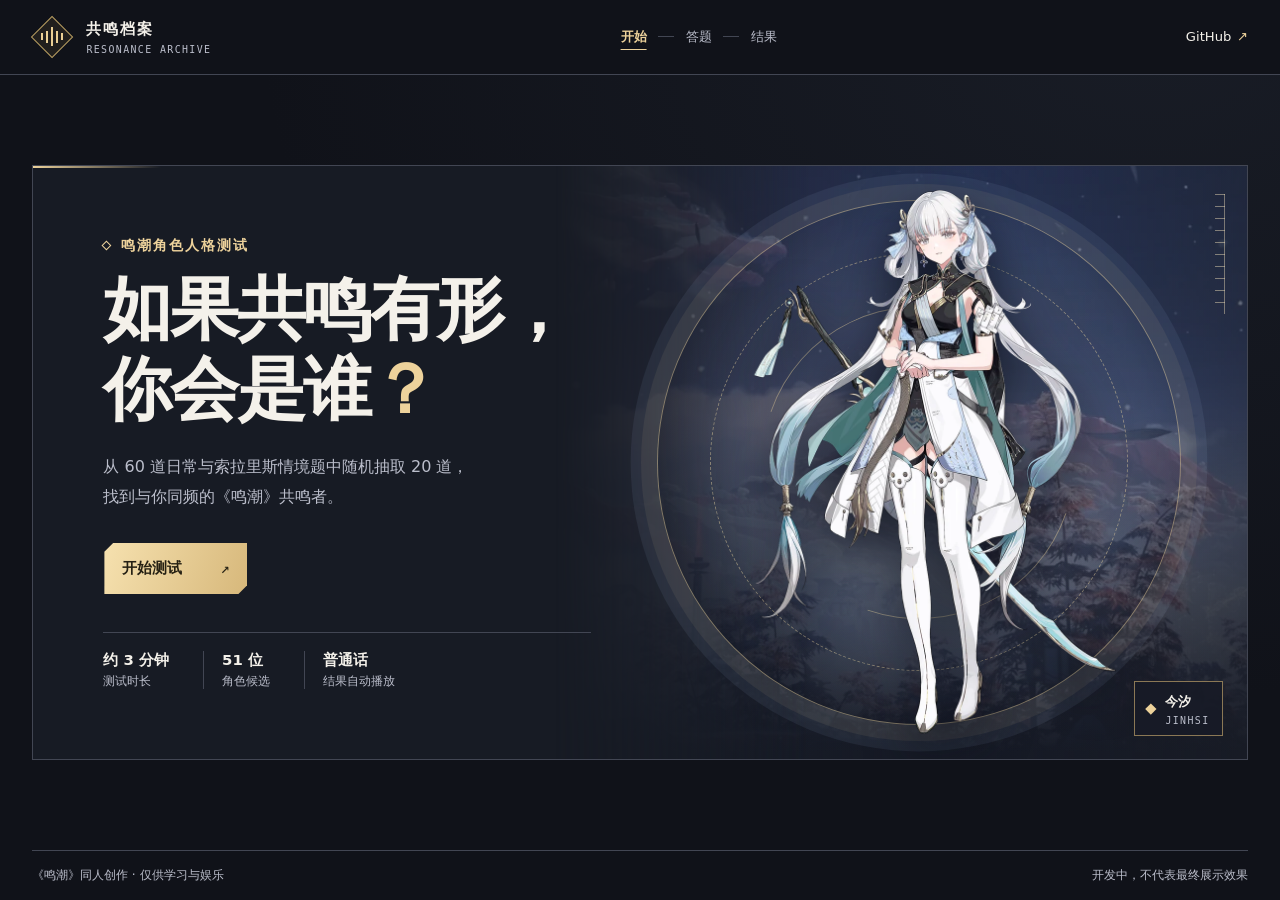
==== commit 725c9b14: "feat(quiz): 扩充情境题库并升级共鸣结果页 从 60 道题中按维度与计分方向抽取 20 道，加入索拉里斯情境。支持拖动语音进度、继续播放和重播，以五维雷达图替代横条，并调整页面的色彩、背景和" ====
--- a/index.html
+++ b/index.html
@@ -3,8 +3,8 @@
 <head>
   <meta charset="utf-8">
   <meta name="viewport" content="width=device-width, initial-scale=1">
-  <meta name="theme-color" content="#0e1314">
-  <meta name="description" content="一份 20 题的鸣潮同人角色人格测试。测出你的五维倾向，找到与你同频的共鸣者。">
+  <meta name="theme-color" content="#101219">
+  <meta name="description" content="从 60 道日常与《鸣潮》情境题中随机抽取 20 题，找到与你同频的共鸣者。">
   <title>共鸣档案 · 鸣潮角色人格测试</title>
   <link rel="stylesheet" href="./styles.css">
   <script type="module" src="./app.js"></script>
@@ -32,7 +32,7 @@
       <div class="hero-copy">
         <p class="eyebrow">鸣潮角色人格测试</p>
         <h1 id="home-title" tabindex="-1">如果共鸣有形，<br>你会是谁<span class="accent">？</span></h1>
-        <p class="intro">用 20 道题描摹你的性格频谱，<br class="wide-only">找到与你同频的《鸣潮》共鸣者。</p>
+        <p class="intro">从 60 道日常与索拉里斯情境题中随机抽取 20 道，<br class="wide-only">找到与你同频的《鸣潮》共鸣者。</p>
         <button class="button button-primary start-button" id="start" type="button">开始测试 <span aria-hidden="true">↗</span></button>
         <ul class="hero-meta">
           <li><strong>约 3 分钟</strong><span>测试时长</span></li>
@@ -51,7 +51,7 @@
     <section class="quiz" id="quiz" aria-labelledby="question-title" hidden>
       <div class="section-intro">
         <h2>共鸣测试</h2>
-        <p>按你平时的情况选择最贴近的一项。</p>
+        <p>按平时的情况作答。遇到游戏情境，想象你在场会怎么做。</p>
       </div>
       <form class="quiz-card" id="quiz-form">
         <div class="quiz-progress">
@@ -59,6 +59,7 @@
           <p id="answer-count"></p>
         </div>
         <progress id="progress" aria-label="已回答题目"></progress>
+        <p class="question-setting" id="question-setting" hidden></p>
         <h3 id="question-title" tabindex="-1"></h3>
         <fieldset aria-labelledby="question-title">
           <label class="option" for="answer-1"><input id="answer-1" type="radio" name="answer" value="1" required><span>非常不符合</span></label>
@@ -81,14 +82,23 @@
           <h2 id="result-title" tabindex="-1"></h2>
           <p class="result-type" id="result-type"></p>
           <p class="result-description" id="match-reason"></p>
-          <div class="voice-panel">
+          <div class="voice-panel" id="voice-panel">
+            <p class="voice-title" id="voice-title">角色语音</p>
             <p class="voice-transcript" id="voice-transcript"></p>
-            <div class="voice-actions">
-              <button class="button button-primary" id="replay" type="button"><span id="replay-label">播放语音</span> <span aria-hidden="true">▶</span></button>
-              <button class="button button-secondary" id="pause" type="button" disabled>暂停</button>
+            <div class="voice-controls" role="group" aria-labelledby="voice-title">
+              <div class="voice-player">
+                <button class="voice-toggle" id="voice-toggle" type="button" aria-label="播放语音" disabled>
+                  <span aria-hidden="true" class="voice-symbol"></span>
+                </button>
+                <div class="voice-track">
+                  <input class="voice-progress" id="voice-progress" type="range" min="0" max="1" step="any" value="0" aria-label="语音播放进度" disabled>
+                  <p class="voice-time" aria-hidden="true"><span id="voice-elapsed">0:00.0</span><span id="voice-duration">—</span></p>
+                </div>
+              </div>
+              <button class="button button-secondary voice-replay" id="replay" type="button" disabled><span aria-hidden="true">↻</span> 重播</button>
             </div>
             <p class="status" id="voice-status" role="status"></p>
-            <audio id="character-voice" preload="none"></audio>
+            <audio id="character-voice" preload="metadata"></audio>
           </div>
         </div>
         <figure class="result-figure">
@@ -101,8 +111,11 @@
       <div class="result-details">
         <section class="spectrum" aria-labelledby="spectrum-title">
           <h3 id="spectrum-title">你的性格频谱</h3>
-          <p>五项分数由答题结果换算为 0–100，同一维度的两端各有特点。</p>
-          <dl class="traits" id="traits"></dl>
+          <p>由内向外为 0–100 分。数值表示性格倾向。</p>
+          <div class="radar">
+            <canvas class="radar-plot" id="radar-plot" width="360" height="360" aria-hidden="true"></canvas>
+            <dl class="radar-labels" id="traits"></dl>
+          </div>
         </section>
         <div class="result-actions">
           <button class="button button-secondary" id="share" type="button">分享结果 <span aria-hidden="true">↗</span></button>
--- a/styles.css
+++ b/styles.css
@@ -1,11 +1,11 @@
 :root {
   color-scheme: dark;
-  --page: #0e1314;
-  --panel: #171e1e;
-  --text: #f4f1e9;
-  --muted: #b1b9b3;
-  --line: #344442;
-  --gold: #f2da9c;
+  --page: #101219;
+  --panel: #1a1d25;
+  --text: #f4f1ea;
+  --muted: #bbbecb;
+  --line: #424653;
+  --gold: #edd29b;
   --gold-ink: #252013;
   --serif: "Noto Serif SC", "Songti SC", SimSun, "Microsoft YaHei", serif;
   --sans: system-ui, "Microsoft YaHei", "PingFang SC", sans-serif;
@@ -17,7 +17,14 @@
 
 *, *::before, *::after { box-sizing: border-box; }
 [hidden] { display: none !important; }
-body { min-height: 100vh; min-height: 100dvh; margin: 0; display: flex; flex-direction: column; }
+body {
+  min-height: 100vh;
+  min-height: 100dvh;
+  margin: 0;
+  display: flex;
+  flex-direction: column;
+  background: radial-gradient(ellipse at 90% 0%, #2c34434f, transparent 55%), var(--page);
+}
 figure, p, h1, h2, h3, dl, dd { margin: 0; }
 button, textarea { font: inherit; }
 a { color: inherit; }
@@ -26,13 +33,14 @@
 .skip-link { position: fixed; top: .6rem; left: .6rem; z-index: 10; padding: .6rem; background: var(--page); }
 .skip-link:not(:focus) { clip-path: inset(50%); }
 
-.site-header { border-bottom: 1px solid var(--line); }
+.site-header { border-bottom: 1px solid var(--line); background: #101219; }
 .site-header-inner, .site-footer, .main { width: min(100% - 4rem, 85rem); margin-inline: auto; }
 .site-header-inner { display: flex; min-height: 4.6rem; align-items: center; justify-content: space-between; gap: 1rem; }
 .brand { display: flex; align-items: center; gap: .9rem; min-height: 44px; text-decoration: none; }
 .brand strong { display: block; font-size: .96rem; letter-spacing: .12em; }
 .brand small, .hero-figure small { display: block; margin-top: .24rem; color: var(--muted); font: .62rem var(--mono); letter-spacing: .14em; }
 .signal-mark {
+  position: relative;
   display: flex;
   align-items: center;
   justify-content: center;
@@ -40,8 +48,14 @@
   width: 2.5rem;
   aspect-ratio: 1;
   color: var(--gold);
-  border: 1px solid #816f48;
-  background: #29271e;
+}
+.signal-mark::before {
+  position: absolute;
+  inset: .31rem;
+  rotate: 45deg;
+  border: 1px solid #b59b60;
+  background: #d3aa4c16;
+  content: "";
 }
 .signal-mark i { width: 2px; height: .44rem; background: currentColor; }
 .signal-mark i:nth-child(2), .signal-mark i:nth-child(4) { height: .78rem; }
@@ -49,7 +63,7 @@
 .stages { display: flex; align-items: center; gap: .72rem; padding: 0; list-style: none; color: var(--muted); font-size: .82rem; }
 .stages li { display: flex; align-items: center; gap: .72rem; }
 .stages li + li::before { content: ""; display: block; width: 1rem; height: 1px; background: var(--line); }
-.stages [aria-current] { color: var(--gold); font-weight: 700; }
+.stages [aria-current] { color: var(--gold); font-weight: 700; text-decoration: underline; text-underline-offset: .48rem; }
 .source-link { display: inline-flex; min-height: 44px; align-items: center; gap: .36rem; text-decoration: none; font-size: .82rem; }
 .source-link:hover, .source-link span { color: var(--gold); }
 
@@ -61,19 +75,35 @@
   grid-template-columns: minmax(0, .92fr) minmax(0, 1.08fr);
   overflow: hidden;
   border: 1px solid var(--line);
-  background: #151c1d;
+  background: #171b24;
 }
 .hero::before, .result-card::before {
   position: absolute;
   z-index: -1;
   inset: 0;
   content: "";
+}
+.hero::before {
   background:
-    repeating-linear-gradient(0deg, transparent 0 55px, #eff6db0b 55px 56px),
-    repeating-linear-gradient(90deg, transparent 0 55px, #eff6db0b 55px 56px),
-    radial-gradient(ellipse at 75% 48%, #495c50, transparent 58%),
-    linear-gradient(115deg, #161e20 33%, #252e2a 75%, #121a1b);
-  mask-image: linear-gradient(90deg, transparent, black 51%);
+    linear-gradient(90deg, #161a23 6%, #161a23f7 26%, #171c27b5 52%, #171e2d45 77%, #191d27a0),
+    linear-gradient(0deg, #151822 1%, transparent 58%),
+    #212a3a url("./assets/firmament.webp") right 54% / auto 127% no-repeat;
+  mask-image: linear-gradient(90deg, transparent 43%, black 64%);
+}
+.result-card::before {
+  background:
+    repeating-linear-gradient(0deg, transparent 0 55px, #eaf1f30a 55px 56px),
+    repeating-linear-gradient(90deg, transparent 0 55px, #eaf1f30a 55px 56px),
+    radial-gradient(ellipse at 80% 49%, #4d5b70, transparent 64%);
+}
+.hero::after, .result-card::after, .quiz-card::after, .spectrum::after {
+  position: absolute;
+  inset: 0 auto auto 0;
+  content: "";
+  width: min(8rem, 38%);
+  height: 2px;
+  background: linear-gradient(90deg, var(--gold), transparent);
+  pointer-events: none;
 }
 .hero-copy {
   z-index: 1;
@@ -82,13 +112,13 @@
   padding-right: 0;
 }
 .eyebrow { display: flex; align-items: center; gap: .65rem; color: var(--gold); font-weight: 650; font-size: .88rem; letter-spacing: .15em; }
-.eyebrow::before { flex: none; width: .9rem; height: 1px; content: ""; background: currentColor; }
+.eyebrow::before { flex: none; width: .43rem; aspect-ratio: 1; rotate: 45deg; content: ""; border: 1px solid currentColor; }
 .hero h1 {
   margin: .95rem 0 1.35rem;
   font-family: var(--serif);
   font-size: clamp(2.5rem, 5.4vw, 5.6rem);
   line-height: 1.16;
-  letter-spacing: -.045em;
+  letter-spacing: -.035em;
   text-wrap: balance;
 }
 .accent { color: var(--gold); }
@@ -109,10 +139,18 @@
   transition: background-color 150ms, border-color 150ms;
 }
 .button [aria-hidden="true"] { font: 1.05em var(--mono); }
-.button-primary { background: var(--gold); border-color: var(--gold); color: var(--gold-ink); }
-.button-primary:hover:not(:disabled) { background: #ffeab9; border-color: #ffeab9; }
-.button-secondary { background: #131a1a; border-color: var(--line); }
-.button-secondary:hover:not(:disabled), .button-quiet:hover:not(:disabled) { background: #293331; border-color: #616f65; }
+.button-primary { position: relative; isolation: isolate; color: var(--gold-ink); }
+.button-primary::before {
+  position: absolute;
+  z-index: -1;
+  inset: 0;
+  content: "";
+  clip-path: polygon(9px 0, 100% 0, 100% calc(100% - 9px), calc(100% - 9px) 100%, 0 100%, 0 9px);
+  background: linear-gradient(110deg, #f6e1af, #d7b87b);
+}
+.button-primary:hover:not(:disabled)::before { background: #ffeab9; }
+.button-secondary { background: #191d26; border-color: var(--line); }
+.button-secondary:hover:not(:disabled), .button-quiet:hover:not(:disabled) { background: #2c3342; border-color: #6c7383; }
 .button-quiet { color: var(--muted); }
 .start-button { margin-top: 1.8rem; justify-content: space-between; gap: 2.4rem; min-height: 3.35rem; }
 .hero-meta { display: flex; flex-wrap: wrap; gap: 1.2rem; margin: 2.3rem 0 0; padding: 1.15rem 0 0; border-top: 1px solid var(--line); list-style: none; }
@@ -138,32 +176,32 @@
   max-height: 36rem;
   padding: 1rem 0;
   object-fit: contain;
-  filter: drop-shadow(0 1.5rem 1.7rem #071313c4);
+  filter: drop-shadow(0 1.2rem 1.5rem #080c15c9);
 }
 .frequency-ring {
   position: absolute;
   width: min(80%, 33rem);
   aspect-ratio: 1;
-  border: 1px solid #d3deaa42;
+  border: 1px solid #f1d8a477;
   border-radius: 50%;
-  background: radial-gradient(circle at 54% 45%, #dae1ab38, #83936d12 52%, transparent 73%);
-  box-shadow: 0 0 0 1.1rem #d3deaa11, 0 0 0 2rem #d3deaa08;
+  background: radial-gradient(circle at 54% 45%, #f4e2bd22, #9ab2d71c 52%, transparent 73%);
+  box-shadow: 0 0 0 1rem #e6ce9912, 0 0 0 1.65rem #b9ccf312;
 }
 .frequency-ring::before, .frequency-ring::after {
   position: absolute;
   inset: 10%;
   content: "";
-  border: 1px dashed #d3deaa50;
+  border: 1px dashed #e6d2a07a;
   border-radius: 50%;
 }
-.frequency-ring::after { inset: 23%; border-style: solid; opacity: .7; }
+.frequency-ring::after { inset: 20%; border-style: solid; border-inline-color: transparent; rotate: -26deg; }
 .art-scale {
   position: absolute;
   inset: 1.75rem 1.35rem auto auto;
   width: .65rem;
   height: 7.5rem;
-  border-right: 1px solid #d3deaa50;
-  background: repeating-linear-gradient(0deg, transparent 0 11px, #d3deaa60 11px 12px);
+  border-right: 1px solid #eadab671;
+  background: repeating-linear-gradient(0deg, transparent 0 11px, #eadab67b 11px 12px);
 }
 .hero-figure figcaption {
   position: absolute;
@@ -174,17 +212,24 @@
   align-items: center;
   gap: .65rem;
   padding: .55rem .78rem;
-  background: #151d1ce8;
-  border: 1px solid #65746b;
+  background: #171b26eb;
+  border: 1px solid #8b7855;
 }
 .hero-figure figcaption strong { font-size: .82rem; }
 .caption-mark { width: .48rem; aspect-ratio: 1; rotate: 45deg; background: var(--gold); }
 
 .quiz { width: min(100%, 49rem); margin-inline: auto; }
 .section-intro { margin-bottom: 1.1rem; }
-.section-intro h2 { font-size: 1.45rem; }
+.section-intro h2 { font: 750 1.65rem var(--serif); }
 .section-intro p, .spectrum > p { margin-top: .32rem; color: var(--muted); font-size: .89rem; line-height: 1.6; }
-.quiz-card, .spectrum { border: 1px solid var(--line); background: var(--panel); padding: clamp(1rem, 4vw, 2.15rem); }
+.quiz-card, .spectrum {
+  position: relative;
+  border: 1px solid var(--line);
+  background: linear-gradient(138deg, #242936, var(--panel) 68%);
+  padding: clamp(1rem, 4vw, 2.15rem);
+}
+.question-setting { margin-top: 1rem; color: var(--gold); font-size: .8rem; letter-spacing: .09em; }
+.question-setting:not([hidden]) + h3 { margin-top: .3rem; }
 .quiz-progress { display: flex; align-items: center; justify-content: space-between; gap: .75rem; font-size: .8rem; color: var(--muted); }
 .quiz-progress p:first-child { font-variant-numeric: tabular-nums; }
 .quiz-progress strong { color: var(--gold); font-size: 1.05rem; }
@@ -209,12 +254,12 @@
   overflow-wrap: anywhere;
 }
 .quiz-card fieldset { display: grid; gap: .48rem; width: 100%; margin: 0; min-inline-size: 0; padding: 0; border: 0; }
-.option { display: flex; align-items: center; gap: .7rem; min-height: 2.95rem; padding: .55rem .9rem; border: 1px solid var(--line); cursor: pointer; }
-.option:hover, .option:focus-within { border-color: #8b9378; background: #252d29; }
+.option { display: flex; align-items: center; gap: .7rem; min-height: 2.95rem; padding: .55rem .9rem; border: 1px solid var(--line); background: #11162060; cursor: pointer; }
+.option:hover, .option:focus-within { border-color: #8d97ae; background: #2c3444; }
 .option input { flex: none; width: 1.05rem; height: 1.05rem; margin: 0; accent-color: var(--gold); }
 .option input:checked + span { color: var(--gold); font-weight: 700; }
 @supports selector(label:has(input:checked)) {
-  .option:has(input:checked) { border-color: #ad965f; background: #343124; }
+  .option:has(input:checked) { border-color: #ad965f; background: linear-gradient(90deg, #9c794334, #171b26); box-shadow: inset 2px 0 var(--gold); }
 }
 @supports not (accent-color: auto) {
   .option input { position: absolute; width: 1px; height: 1px; margin: -1px; overflow: hidden; clip-path: inset(50%); }
@@ -225,8 +270,9 @@
 }
 .quiz-actions { display: flex; justify-content: space-between; gap: .6rem; margin-top: 1.15rem; }
 
-.result { width: min(100%, 71rem); margin-inline: auto; }
-.result-copy { z-index: 1; align-self: center; padding: clamp(1rem, 4.5vw, 4rem); padding-right: 0; }
+.result { display: grid; grid-template-columns: minmax(0, 1.65fr) minmax(0, 1fr); gap: 1rem; }
+.result-card { grid-template-columns: minmax(0, 1.32fr) minmax(0, 1fr); }
+.result-copy { z-index: 1; align-self: center; padding: clamp(1rem, 3.3vw, 3rem); padding-right: 0; }
 .result-card h2 {
   margin-block: .7rem .32rem;
   font: 750 clamp(2.3rem, 5.5vw, 5.25rem)/1.1 var(--serif);
@@ -235,20 +281,100 @@
 .result-type { color: var(--gold); font-weight: 650; font-size: 1rem; }
 .result-description { margin-block: 1rem; color: var(--muted); line-height: 1.8; }
 .voice-panel { border-top: 1px solid var(--line); padding-top: 1rem; }
-.voice-transcript { font-size: .92rem; line-height: 1.7; }
-.voice-actions { display: flex; flex-wrap: wrap; gap: .6rem; margin-top: 1rem; }
+.voice-title { color: var(--gold); font-size: .79rem; font-weight: 650; letter-spacing: .06em; }
+.voice-transcript { margin-top: .4rem; font-size: .91rem; line-height: 1.7; }
+.voice-transcript:empty { margin: 0; }
+.voice-controls { display: grid; grid-template-columns: minmax(0, 1fr) auto; gap: .5rem; margin-top: .85rem; }
+.voice-player { display: grid; grid-template-columns: auto minmax(0, 1fr); border: 1px solid #545a6c; background: #141822; }
+.voice-toggle {
+  display: grid;
+  place-items: center;
+  width: 2.75rem;
+  min-height: 3.15rem;
+  padding: 0;
+  border: 0;
+  border-right: 1px solid var(--line);
+  background: #292734;
+  color: var(--gold);
+  cursor: pointer;
+}
+.voice-toggle:hover:not(:disabled) { background: #3a3440; }
+.voice-toggle:focus-visible { outline-offset: -4px; }
+.voice-symbol { width: .76rem; height: .87rem; clip-path: polygon(0 0, 100% 50%, 0 100%); background: currentColor; }
+.voice-toggle[data-playing="true"] .voice-symbol {
+  clip-path: none;
+  border-inline: .23rem solid currentColor;
+  background: transparent;
+}
+.voice-track { min-width: 0; padding: .1rem .6rem .35rem; }
+.voice-progress {
+  --track-size: .25rem;
+  --thumb-size: .72rem;
+  --track-color: #68728b;
+  --seek-progress: 0%;
+  display: block;
+  appearance: none;
+  width: 100%;
+  height: 1.75rem;
+  margin: 0;
+  padding: 0;
+  border: 0;
+  background: transparent;
+  cursor: pointer;
+}
+.voice-progress:disabled { cursor: default; opacity: .5; }
+.voice-progress:focus-visible { outline-offset: 0; }
+.voice-progress::-webkit-slider-runnable-track {
+  height: var(--track-size);
+  background: linear-gradient(90deg, var(--gold) var(--seek-progress), var(--track-color) var(--seek-progress));
+}
+.voice-progress::-webkit-slider-thumb {
+  appearance: none;
+  width: var(--thumb-size);
+  height: var(--thumb-size);
+  margin-top: calc((var(--track-size) - var(--thumb-size)) / 2);
+  border-radius: 50%;
+  background: var(--gold);
+}
+.voice-progress::-moz-range-track { height: var(--track-size); background: var(--track-color); }
+.voice-progress::-moz-range-progress { height: var(--track-size); background: var(--gold); }
+.voice-progress::-moz-range-thumb {
+  width: var(--thumb-size);
+  height: var(--thumb-size);
+  border: 0;
+  border-radius: 50%;
+  background: var(--gold);
+}
+.voice-time { display: flex; justify-content: space-between; gap: .25rem; color: var(--muted); font: .68rem var(--mono); }
+.voice-replay { gap: .25rem; padding-inline: .65rem; }
 .status { margin-top: .6rem; font-size: .82rem; line-height: 1.6; color: var(--muted); }
 .status:empty { margin: 0; }
-.result-figure { min-height: 26rem; }
-.result-figure img { height: 28rem; padding: 1rem .8rem; }
+.result-figure { min-height: 29rem; }
+.result-figure img { height: 29rem; padding: .9rem .6rem; }
 .result-figure figcaption { z-index: 1; color: var(--muted); }
-.result-details { margin-top: 1rem; }
-.spectrum h3 { font-size: 1.2rem; }
-.traits { display: grid; grid-template-columns: repeat(5, minmax(0, 1fr)); gap: 1rem; margin-top: 1.2rem; }
-.traits dt { font-size: .82rem; color: var(--muted); }
-.traits dd { margin-top: .22rem; font-weight: 700; font-variant-numeric: tabular-nums; }
-.trait-track { display: block; height: .26rem; margin-top: .48rem; background: var(--line); }
-.trait-fill { display: block; width: var(--score); height: 100%; background: var(--gold); }
+.spectrum { padding: clamp(.95rem, 2.4vw, 1.8rem); }
+.spectrum h3 { font: 750 1.45rem var(--serif); }
+.radar { position: relative; width: min(100%, 28rem); aspect-ratio: 1.19; margin: 1.15rem auto 0; }
+.radar-plot {
+  --radar-grid: #818ba7;
+  --radar-line: #f5dca6;
+  --radar-fill: #c89b4e55;
+  position: absolute;
+  top: 53%;
+  left: 50%;
+  translate: -50% -50%;
+  width: 65%;
+  height: auto;
+}
+.radar-labels { position: absolute; inset: 0; font-variant-numeric: tabular-nums; }
+.radar-labels div { position: absolute; display: grid; gap: .12rem; text-align: center; line-height: 1.15; }
+.radar-labels div:nth-child(1) { top: 0; left: 50%; translate: -50% 0; }
+.radar-labels div:nth-child(2) { top: 32%; right: 0; }
+.radar-labels div:nth-child(3) { bottom: 3%; right: 12%; }
+.radar-labels div:nth-child(4) { bottom: 3%; left: 8%; }
+.radar-labels div:nth-child(5) { top: 32%; left: 0; }
+.radar-labels dt { color: var(--muted); font-size: .79rem; }
+.radar-labels dd { color: var(--gold); font: 700 clamp(.94rem, 3vw, 1.25rem) var(--mono); }
 .result-actions { display: flex; flex-wrap: wrap; gap: .6rem; margin-top: 1rem; }
 .share-fallback { display: grid; gap: .4rem; max-width: 34rem; margin-top: 1rem; font-size: .88rem; }
 .share-fallback textarea { width: 100%; padding: .5rem; resize: vertical; }
@@ -266,6 +392,11 @@
 }
 .site-footer small { font-size: inherit; }
 
+@media (max-width: 70rem) {
+  .result { grid-template-columns: minmax(0, 1fr); }
+  .result-card { grid-template-columns: repeat(2, minmax(0, 1fr)); }
+}
+
 @media (max-width: 58rem) {
   .hero-copy { padding-left: 1.5rem; }
   .hero-figure { min-height: 30rem; }
@@ -280,10 +411,13 @@
   .site-header-inner { min-height: 3.85rem; }
   .stages { display: none; }
   .hero, .result-card { grid-template-columns: minmax(0, 1fr); }
-  .hero::before, .result-card::before {
-    background: radial-gradient(ellipse at 56% 74%, #4e6251, transparent 65%), #171e1e;
+  .hero::before {
+    background:
+      linear-gradient(180deg, #1a1e29 13%, #1a1e29fa 38%, #1a1e2970 72%, #19203245),
+      #1a1e29 url("./assets/firmament.webp") center bottom / 100% auto no-repeat;
     mask-image: none;
   }
+  .result-card::before { background: radial-gradient(ellipse at 45% 90%, #445268, transparent 64%); }
   .hero-copy { padding: clamp(1.15rem, 6vw, 2.2rem); padding-bottom: 0; }
   .hero h1 { font-size: clamp(2.25rem, 8vw, 3.5rem); margin-block: .7rem .8rem; }
   .intro { font-size: .9rem; }
@@ -298,7 +432,12 @@
   .result-copy { padding: 1.15rem 1.15rem .8rem; }
   .result-figure { min-height: 0; height: clamp(17rem, 84vw, 25rem); }
   .result-figure img { position: absolute; inset: 0; height: 100%; padding: .35rem; }
-  .traits { grid-template-columns: repeat(3, minmax(0, 1fr)); gap: .7rem; }
+}
+
+@media (forced-colors: active) {
+  .button-primary { border-color: ButtonText; }
+  .voice-progress { appearance: auto; }
+  .radar-plot { --radar-grid: GrayText; --radar-line: CanvasText; --radar-fill: transparent; }
 }
 
 @media (prefers-reduced-motion: reduce) {
